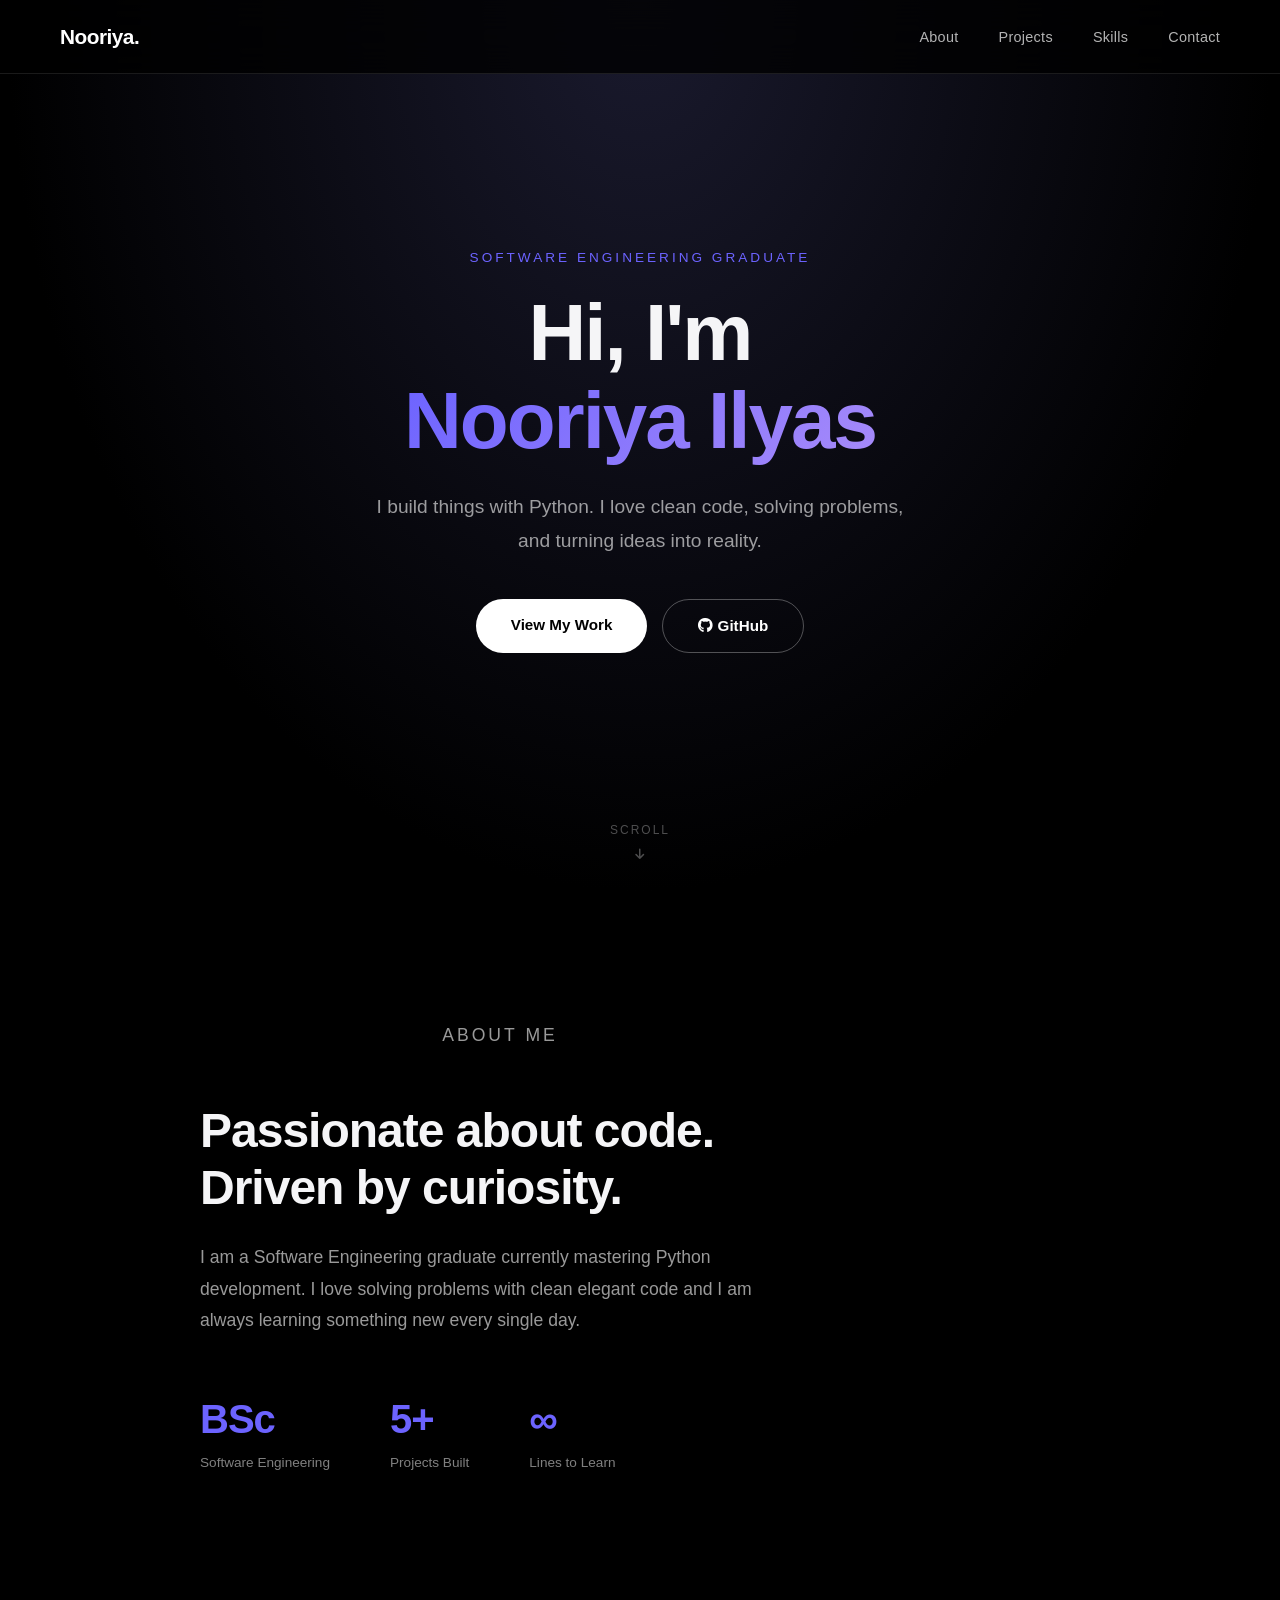
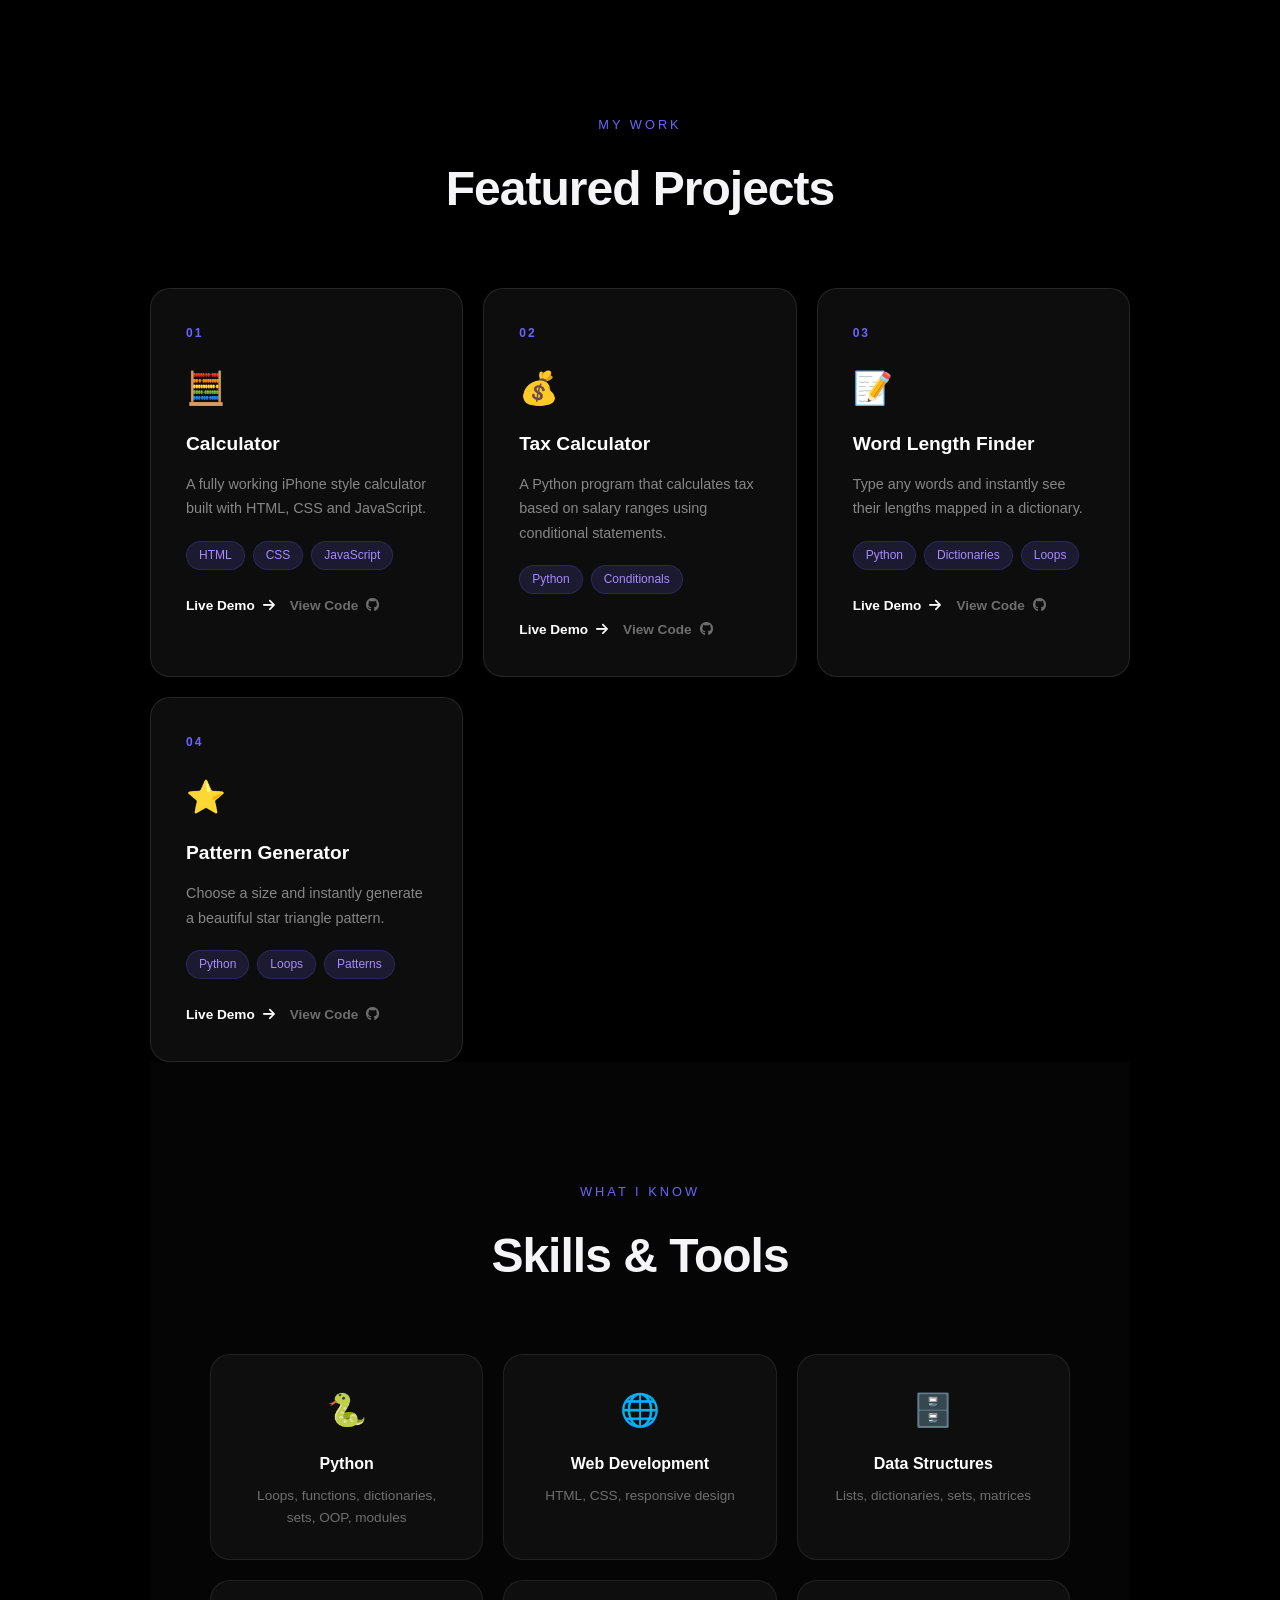
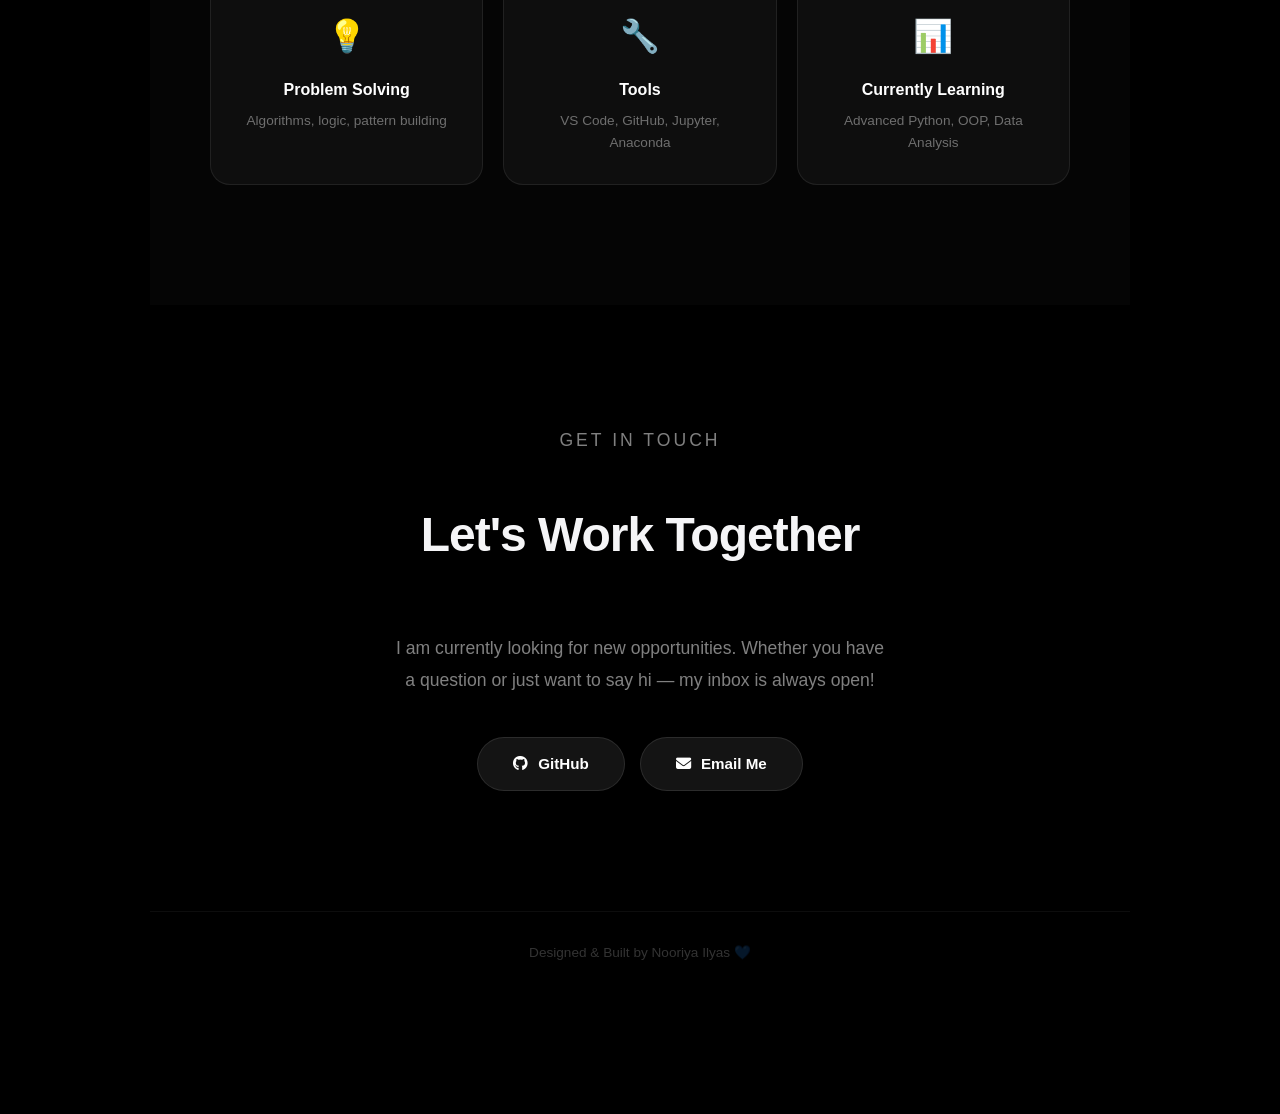
==== index.html @ d85c1471 "Add files via upload" ====
<!DOCTYPE html>
<html lang="en">
<head>
    <meta charset="UTF-8">
    <meta name="viewport" content="width=device-width, initial-scale=1.0">
    <title>Nooriya Ilyas | Python Developer</title>
    <link rel="stylesheet" href="style.css">
    <link rel="stylesheet" href="https://cdnjs.cloudflare.com/ajax/libs/font-awesome/6.4.0/css/all.min.css">
</head>
<body>

    <!-- Navigation -->
    <nav>
        <div class="nav-name">Nooriya.</div>
        <ul>
            <li><a href="#about">About</a></li>
            <li><a href="#projects">Projects</a></li>
            <li><a href="#skills">Skills</a></li>
            <li><a href="#contact">Contact</a></li>
        </ul>
    </nav>

    <!-- Header -->
    <header>
        <div class="header-content">
            <p class="header-tag">Software Engineering Graduate</p>
            <h1>Hi, I'm <br><span>Nooriya Ilyas</span></h1>
            <p class="header-sub">I build things with Python. I love clean code, solving problems, and turning ideas into reality.</p>
            <div class="header-buttons">
                <a href="#projects" class="btn-primary">View My Work</a>
                <a href="https://github.com/nooriya20" target="_blank" class="btn-secondary">
                    <i class="fab fa-github"></i> GitHub
                </a>
            </div>
        </div>
        <div class="header-scroll">
            <span>Scroll</span>
            <i class="fas fa-arrow-down"></i>
        </div>
    </header>

    <!-- About -->
    <section id="about">
        <div class="about-content">
            <div class="about-text">
                <p class="section-tag">About Me</p>
                <h2>Passionate about code.<br>Driven by curiosity.</h2>
                <p>I am a Software Engineering graduate currently mastering Python development. I love solving problems with clean elegant code and I am always learning something new every single day.</p>
                <div class="about-stats">
                    <div class="stat">
                        <h3>BSc</h3>
                        <p>Software Engineering</p>
                    </div>
                    <div class="stat">
                        <h3>5+</h3>
                        <p>Projects Built</p>
                    </div>
                    <div class="stat">
                        <h3>∞</h3>
                        <p>Lines to Learn</p>
                    </div>
                </div>
            </div>
        </div>
    </section>

    <!-- Projects -->
    <section id="projects">
        <p class="section-tag">My Work</p>
        <h2>Featured Projects</h2>
        <div class="projects-grid">

    <div class="project-card">
        <div class="project-number">01</div>
        <div class="project-icon">🧮</div>
        <h3>Calculator</h3>
        <p>A fully working iPhone style calculator built with HTML, CSS and JavaScript.</p>
        <div class="project-tags">
            <span>HTML</span>
            <span>CSS</span>
            <span>JavaScript</span>
        </div>
        <div class="project-buttons">
            <a href="calculator.html" class="project-link">
                Live Demo <i class="fas fa-arrow-right"></i>
            </a>
            <a href="https://github.com/Nooriya20/Iphone-style-calculator/tree/main" target="_blank" class="project-link-code">
                View Code <i class="fab fa-github"></i>
            </a>
        </div>
    </div>

    <div class="project-card">
        <div class="project-number">02</div>
        <div class="project-icon">💰</div>
        <h3>Tax Calculator</h3>
        <p>A Python program that calculates tax based on salary ranges using conditional statements.</p>
        <div class="project-tags">
            <span>Python</span>
            <span>Conditionals</span>
        </div>
        <div class="project-buttons">
            <a href="tax.html" class="project-link">
                Live Demo <i class="fas fa-arrow-right"></i>
            </a>
            <a href="https://github.com/nooriya20" target="_blank" class="project-link-code">
                View Code <i class="fab fa-github"></i>
            </a>
        </div>
    </div>

    <div class="project-card">
        <div class="project-number">03</div>
        <div class="project-icon">📝</div>
        <h3>Word Length Finder</h3>
        <p>Type any words and instantly see their lengths mapped in a dictionary.</p>
        <div class="project-tags">
            <span>Python</span>
            <span>Dictionaries</span>
            <span>Loops</span>
        </div>
        <div class="project-buttons">
            <a href="wordlength.html" class="project-link">
                Live Demo <i class="fas fa-arrow-right"></i>
            </a>
            <a href="https://github.com/nooriya20" target="_blank" class="project-link-code">
                View Code <i class="fab fa-github"></i>
            </a>
        </div>
    </div>

    <div class="project-card">
        <div class="project-number">04</div>
        <div class="project-icon">⭐</div>
        <h3>Pattern Generator</h3>
        <p>Choose a size and instantly generate a beautiful star triangle pattern.</p>
        <div class="project-tags">
            <span>Python</span>
            <span>Loops</span>
            <span>Patterns</span>
        </div>
        <div class="project-buttons">
            <a href="pattern.html" class="project-link">
                Live Demo <i class="fas fa-arrow-right"></i>
            </a>
            <a href="https://github.com/nooriya20" target="_blank" class="project-link-code">
                View Code <i class="fab fa-github"></i>
            </a>
        </div>
    </div>

</div>

    <!-- Skills -->
    <section id="skills">
        <p class="section-tag">What I Know</p>
        <h2>Skills & Tools</h2>
        <div class="skills-grid">
            <div class="skill-card">
                <div class="skill-icon">🐍</div>
                <h3>Python</h3>
                <p>Loops, functions, dictionaries, sets, OOP, modules</p>
            </div>
            <div class="skill-card">
                <div class="skill-icon">🌐</div>
                <h3>Web Development</h3>
                <p>HTML, CSS, responsive design</p>
            </div>
            <div class="skill-card">
                <div class="skill-icon">🗄️</div>
                <h3>Data Structures</h3>
                <p>Lists, dictionaries, sets, matrices</p>
            </div>
            <div class="skill-card">
                <div class="skill-icon">💡</div>
                <h3>Problem Solving</h3>
                <p>Algorithms, logic, pattern building</p>
            </div>
            <div class="skill-card">
                <div class="skill-icon">🔧</div>
                <h3>Tools</h3>
                <p>VS Code, GitHub, Jupyter, Anaconda</p>
            </div>
            <div class="skill-card">
                <div class="skill-icon">📊</div>
                <h3>Currently Learning</h3>
                <p>Advanced Python, OOP, Data Analysis</p>
            </div>
        </div>
    </section>

    <!-- Contact -->
    <section id="contact">
        <div class="contact-content">
            <p class="section-tag">Get In Touch</p>
            <h2>Let's Work Together</h2>
            <p>I am currently looking for new opportunities. Whether you have a question or just want to say hi — my inbox is always open!</p>
            <div class="contact-links">
                <a href="https://github.com/nooriya20" target="_blank">
                    <i class="fab fa-github"></i> GitHub
                </a>
                <a href="mailto:youremail@gmail.com">
                    <i class="fas fa-envelope"></i> Email Me
                </a>
            </div>
        </div>
    </section>

    <footer>
        <p>Designed & Built by Nooriya Ilyas 💙</p>
    </footer>

</body>
</html>
---- style.css ----
* {
    margin: 0;
    padding: 0;
    box-sizing: border-box;
}

body {
    font-family: -apple-system, BlinkMacSystemFont, 'Segoe UI', Roboto, sans-serif;
    background: #000;
    color: #f5f5f7;
    line-height: 1.6;
}

/* Navigation */
nav {
    position: fixed;
    top: 0;
    width: 100%;
    background: rgba(0, 0, 0, 0.8);
    backdrop-filter: blur(20px);
    padding: 20px 60px;
    display: flex;
    justify-content: space-between;
    align-items: center;
    z-index: 100;
    border-bottom: 1px solid rgba(255,255,255,0.1);
}

.nav-name {
    font-size: 1.3rem;
    font-weight: 700;
    color: white;
    letter-spacing: -0.5px;
}

nav ul {
    list-style: none;
    display: flex;
    gap: 40px;
}

nav ul a {
    text-decoration: none;
    color: rgba(255,255,255,0.7);
    font-size: 0.9rem;
    transition: color 0.3s;
    letter-spacing: 0.3px;
}

nav ul a:hover {
    color: white;
}

/* Header */
header {
    min-height: 100vh;
    display: flex;
    flex-direction: column;
    align-items: center;
    justify-content: center;
    text-align: center;
    background: radial-gradient(ellipse at top, #1a1a2e 0%, #000 70%);
    padding: 20px;
    position: relative;
}

.header-tag {
    font-size: 0.85rem;
    letter-spacing: 3px;
    text-transform: uppercase;
    color: #6c63ff;
    margin-bottom: 20px;
}

.header-content h1 {
    font-size: 5rem;
    font-weight: 800;
    line-height: 1.1;
    letter-spacing: -2px;
    margin-bottom: 25px;
}

.header-content h1 span {
    background: linear-gradient(135deg, #6c63ff, #a78bfa);
    -webkit-background-clip: text;
    -webkit-text-fill-color: transparent;
}

.header-sub {
    font-size: 1.2rem;
    color: rgba(255,255,255,0.6);
    max-width: 550px;
    margin: 0 auto 40px;
    line-height: 1.8;
}

.header-buttons {
    display: flex;
    gap: 15px;
    justify-content: center;
}

.btn-primary {
    background: white;
    color: black;
    padding: 14px 35px;
    border-radius: 30px;
    text-decoration: none;
    font-weight: 600;
    font-size: 0.95rem;
    transition: all 0.3s;
}

.btn-primary:hover {
    background: #f0eeff;
    transform: translateY(-2px);
}

.btn-secondary {
    background: transparent;
    color: white;
    padding: 14px 35px;
    border-radius: 30px;
    text-decoration: none;
    font-weight: 600;
    font-size: 0.95rem;
    border: 1px solid rgba(255,255,255,0.3);
    transition: all 0.3s;
}

.btn-secondary:hover {
    border-color: white;
    transform: translateY(-2px);
}

.header-scroll {
    position: absolute;
    bottom: 40px;
    display: flex;
    flex-direction: column;
    align-items: center;
    gap: 8px;
    color: rgba(255,255,255,0.3);
    font-size: 0.75rem;
    letter-spacing: 2px;
    text-transform: uppercase;
    animation: bounce 2s infinite;
}

@keyframes bounce {
    0%, 100% { transform: translateY(0); }
    50% { transform: translateY(8px); }
}

/* Section Tags */
.section-tag {
    font-size: 0.8rem;
    letter-spacing: 3px;
    text-transform: uppercase;
    color: #6c63ff;
    margin-bottom: 15px;
    text-align: center;
}

/* About */
#about {
    padding: 120px 60px;
    max-width: 1000px;
    margin: 0 auto;
}

.about-content h2 {
    font-size: 3rem;
    font-weight: 700;
    letter-spacing: -1px;
    line-height: 1.2;
    margin-bottom: 25px;
}

.about-content p {
    color: rgba(255,255,255,0.6);
    font-size: 1.1rem;
    max-width: 600px;
    margin-bottom: 50px;
    line-height: 1.8;
}

.about-stats {
    display: flex;
    gap: 60px;
}

.stat h3 {
    font-size: 2.5rem;
    font-weight: 700;
    color: #6c63ff;
    letter-spacing: -1px;
}

.stat p {
    color: rgba(255,255,255,0.5);
    font-size: 0.85rem;
    margin: 0;
}

/* Projects */
#projects {
    padding: 120px 60px;
    max-width: 1100px;
    margin: 0 auto;
}

#projects h2 {
    font-size: 3rem;
    font-weight: 700;
    letter-spacing: -1px;
    margin-bottom: 60px;
    text-align: center;
}

.projects-grid {
    display: grid;
    grid-template-columns: repeat(auto-fit, minmax(280px, 1fr));
    gap: 20px;
}

.project-card {
    background: rgba(255,255,255,0.05);
    border: 1px solid rgba(255,255,255,0.1);
    border-radius: 20px;
    padding: 35px;
    transition: all 0.3s;
    position: relative;
    overflow: hidden;
}

.project-card:hover {
    background: rgba(255,255,255,0.08);
    border-color: rgba(108,99,255,0.5);
    transform: translateY(-5px);
}

.project-number {
    font-size: 0.75rem;
    color: #6c63ff;
    letter-spacing: 2px;
    margin-bottom: 20px;
    font-weight: 600;
}

.project-icon {
    font-size: 2rem;
    margin-bottom: 15px;
}

.project-card h3 {
    font-size: 1.2rem;
    font-weight: 600;
    margin-bottom: 12px;
    color: white;
}

.project-card p {
    color: rgba(255,255,255,0.5);
    font-size: 0.9rem;
    margin-bottom: 20px;
    line-height: 1.7;
}

.project-tags {
    display: flex;
    gap: 8px;
    flex-wrap: wrap;
    margin-bottom: 25px;
}

.project-tags span {
    background: rgba(108,99,255,0.15);
    color: #a78bfa;
    padding: 4px 12px;
    border-radius: 20px;
    font-size: 0.75rem;
    border: 1px solid rgba(108,99,255,0.2);
}

.project-link {
    text-decoration: none;
    color: white;
    font-size: 0.85rem;
    font-weight: 600;
    display: flex;
    align-items: center;
    gap: 8px;
    transition: gap 0.3s;
}

.project-link:hover {
    gap: 12px;
    color: #a78bfa;
}

/* Skills */
#skills {
    padding: 120px 60px;
    background: rgba(255,255,255,0.02);
}

#skills h2 {
    font-size: 3rem;
    font-weight: 700;
    letter-spacing: -1px;
    margin-bottom: 60px;
    text-align: center;
}

.skills-grid {
    display: grid;
    grid-template-columns: repeat(auto-fit, minmax(220px, 1fr));
    gap: 20px;
    max-width: 1100px;
    margin: 0 auto;
}

.skill-card {
    background: rgba(255,255,255,0.04);
    border: 1px solid rgba(255,255,255,0.08);
    border-radius: 20px;
    padding: 30px;
    text-align: center;
    transition: all 0.3s;
}

.skill-card:hover {
    background: rgba(108,99,255,0.1);
    border-color: rgba(108,99,255,0.3);
    transform: translateY(-5px);
}

.skill-icon {
    font-size: 2rem;
    margin-bottom: 15px;
}

.skill-card h3 {
    font-size: 1rem;
    font-weight: 600;
    margin-bottom: 8px;
    color: white;
}

.skill-card p {
    color: rgba(255,255,255,0.4);
    font-size: 0.85rem;
    line-height: 1.6;
}

/* Contact */
#contact {
    padding: 120px 60px;
    text-align: center;
}

.contact-content h2 {
    font-size: 3rem;
    font-weight: 700;
    letter-spacing: -1px;
    margin-bottom: 20px;
}

.contact-content p {
    color: rgba(255,255,255,0.5);
    font-size: 1.1rem;
    max-width: 500px;
    margin: 0 auto 40px;
    line-height: 1.8;
}

.contact-links {
    display: flex;
    gap: 15px;
    justify-content: center;
}

.contact-links a {
    background: rgba(255,255,255,0.08);
    color: white;
    padding: 14px 35px;
    border-radius: 30px;
    text-decoration: none;
    font-weight: 600;
    font-size: 0.95rem;
    border: 1px solid rgba(255,255,255,0.1);
    transition: all 0.3s;
    display: flex;
    align-items: center;
    gap: 10px;
}

.contact-links a:hover {
    background: #6c63ff;
    border-color: #6c63ff;
    transform: translateY(-2px);
}

/* Footer */
footer {
    text-align: center;
    padding: 30px;
    color: rgba(255,255,255,0.2);
    font-size: 0.85rem;
    border-top: 1px solid rgba(255,255,255,0.05);
}

.project-buttons {
    display: flex;
    gap: 15px;
    align-items: center;
}

.project-link-code {
    text-decoration: none;
    color: rgba(255,255,255,0.4);
    font-size: 0.85rem;
    font-weight: 600;
    display: flex;
    align-items: center;
    gap: 8px;
    transition: color 0.3s;
}

.project-link-code:hover {
    color: white;
}
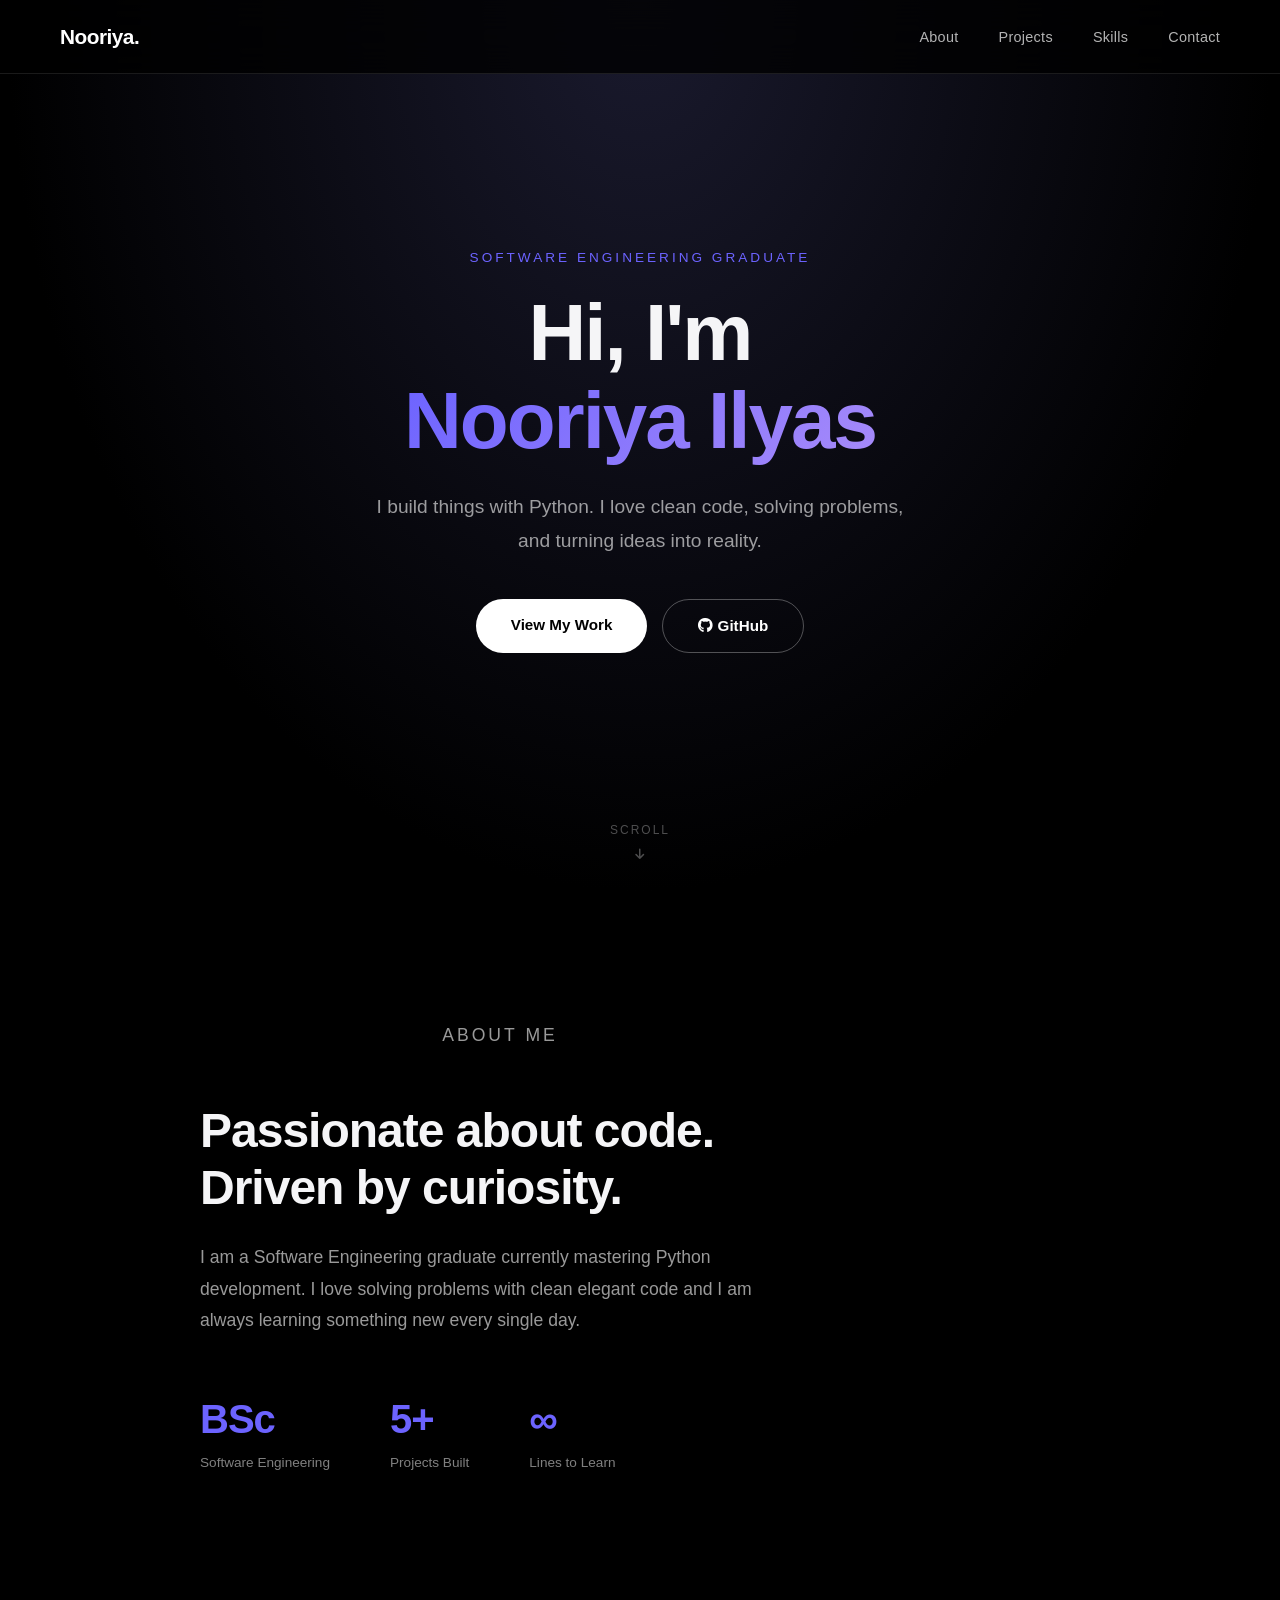
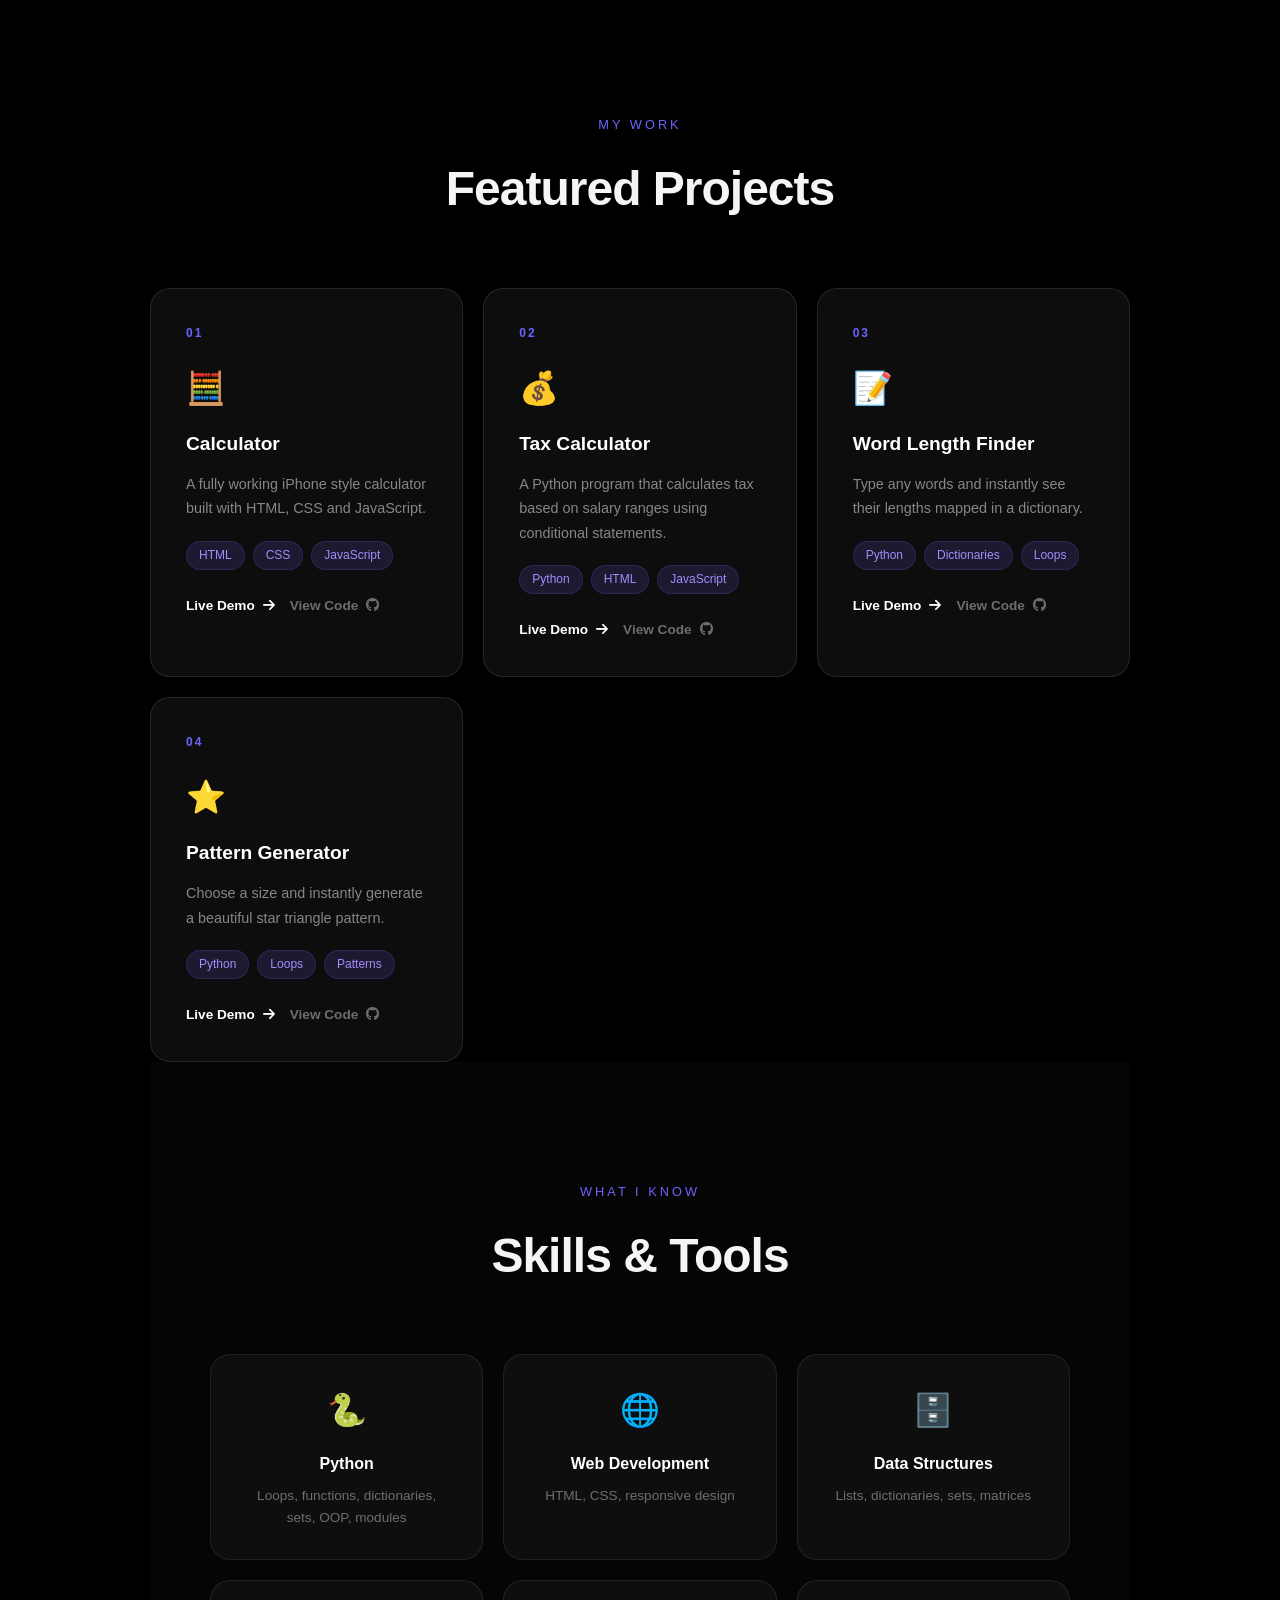
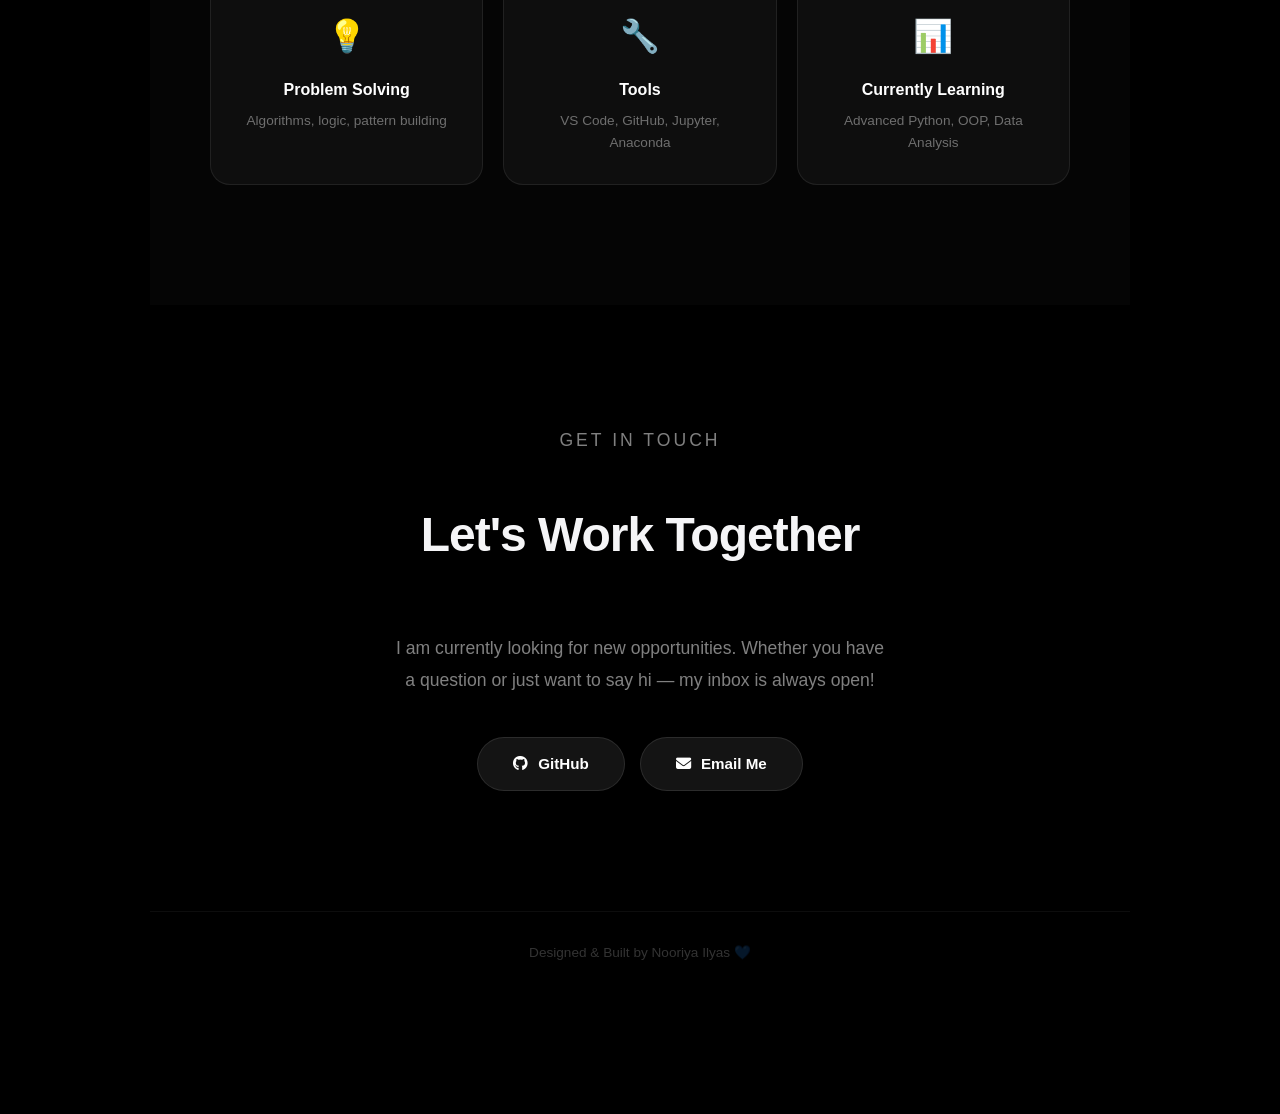
==== commit 81afabe8: "Add files via upload" ====
--- a/index.html
+++ b/index.html
@@ -97,13 +97,14 @@
         <p>A Python program that calculates tax based on salary ranges using conditional statements.</p>
         <div class="project-tags">
             <span>Python</span>
-            <span>Conditionals</span>
+            <span>HTML</span>
+            <span>JavaScript</span>
         </div>
         <div class="project-buttons">
             <a href="tax.html" class="project-link">
                 Live Demo <i class="fas fa-arrow-right"></i>
             </a>
-            <a href="https://github.com/nooriya20" target="_blank" class="project-link-code">
+            <a href="https://github.com/nooriya20/tax-calculator" target="_blank" class="project-link-code">
                 View Code <i class="fab fa-github"></i>
             </a>
         </div>
@@ -123,7 +124,7 @@
             <a href="wordlength.html" class="project-link">
                 Live Demo <i class="fas fa-arrow-right"></i>
             </a>
-            <a href="https://github.com/nooriya20" target="_blank" class="project-link-code">
+            <a href="https://github.com/nooriya20/word-length-finder" target="_blank" class="project-link-code">
                 View Code <i class="fab fa-github"></i>
             </a>
         </div>
@@ -143,8 +144,7 @@
             <a href="pattern.html" class="project-link">
                 Live Demo <i class="fas fa-arrow-right"></i>
             </a>
-            <a href="https://github.com/nooriya20" target="_blank" class="project-link-code">
-                View Code <i class="fab fa-github"></i>
+             <a href="https://github.com/nooriya20/pattern-generator" target="_blank" class="project-link-code">                View Code <i class="fab fa-github"></i>
             </a>
         </div>
     </div>
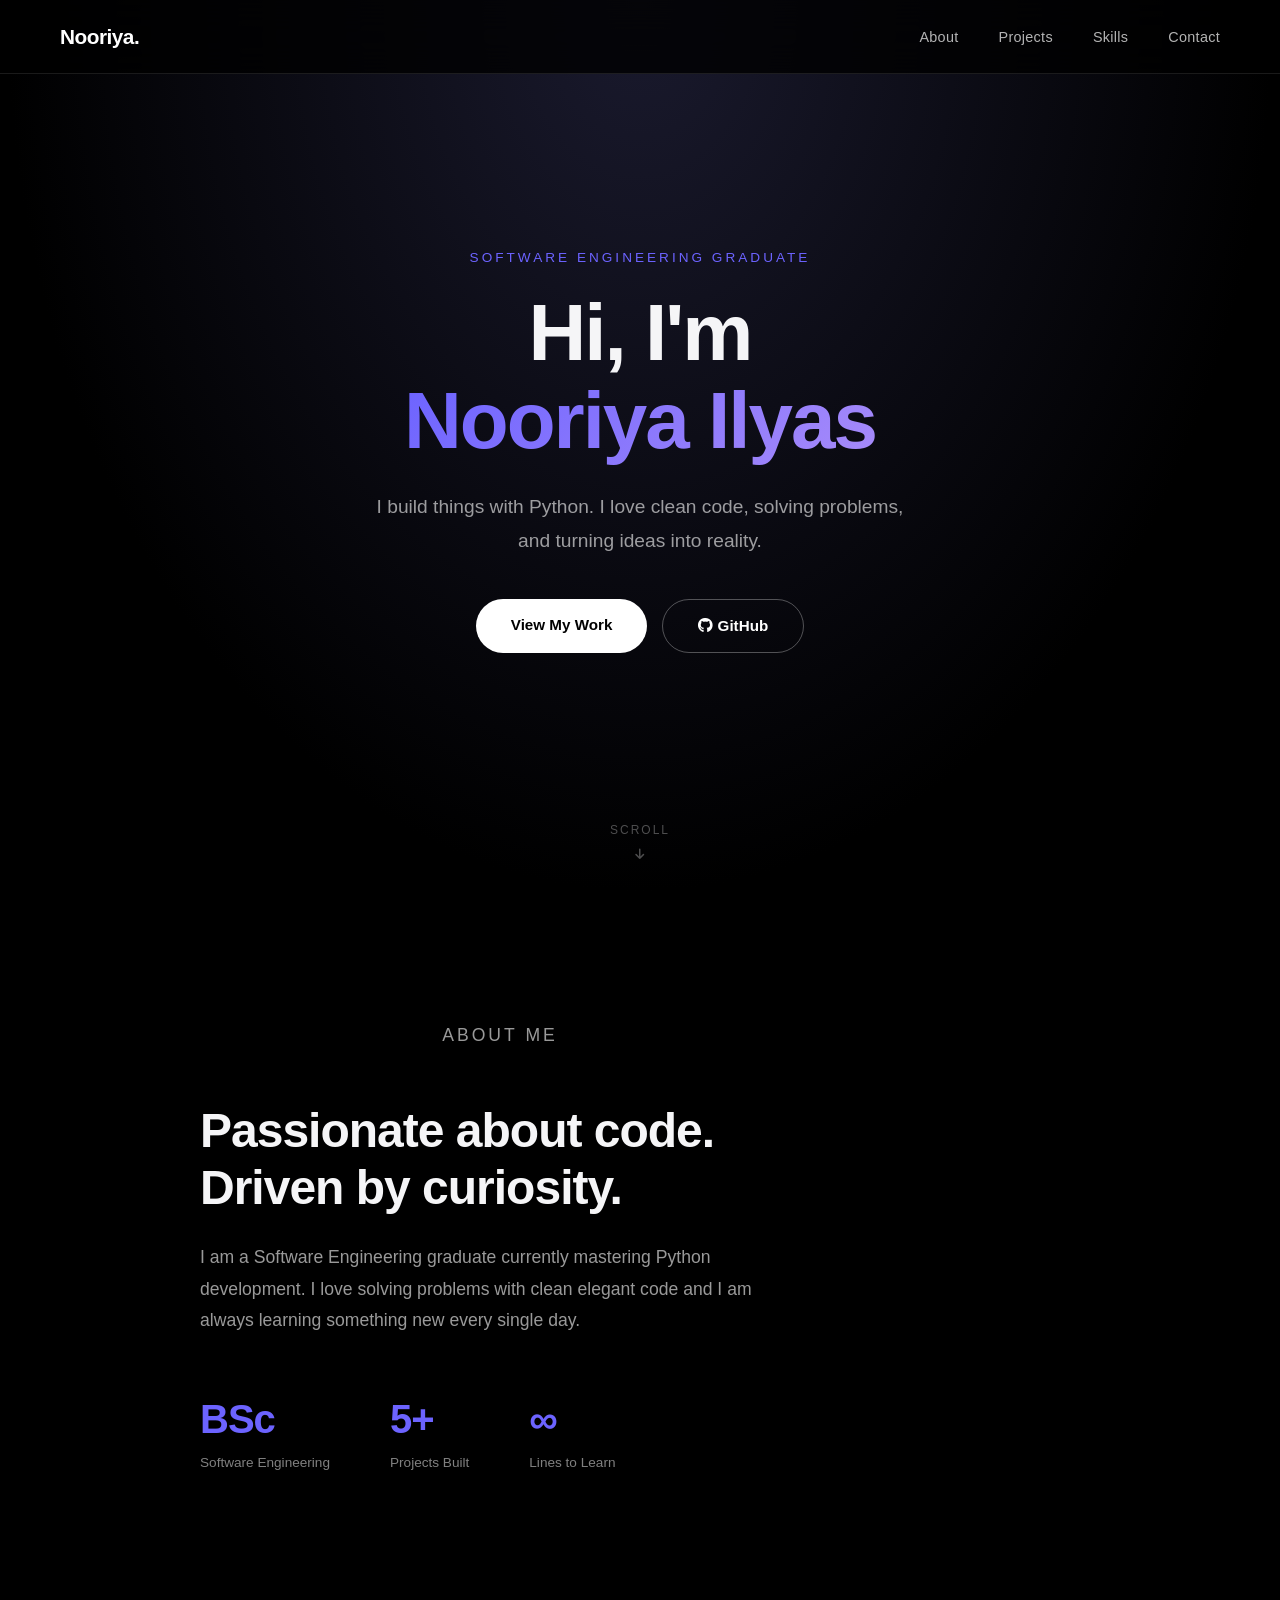
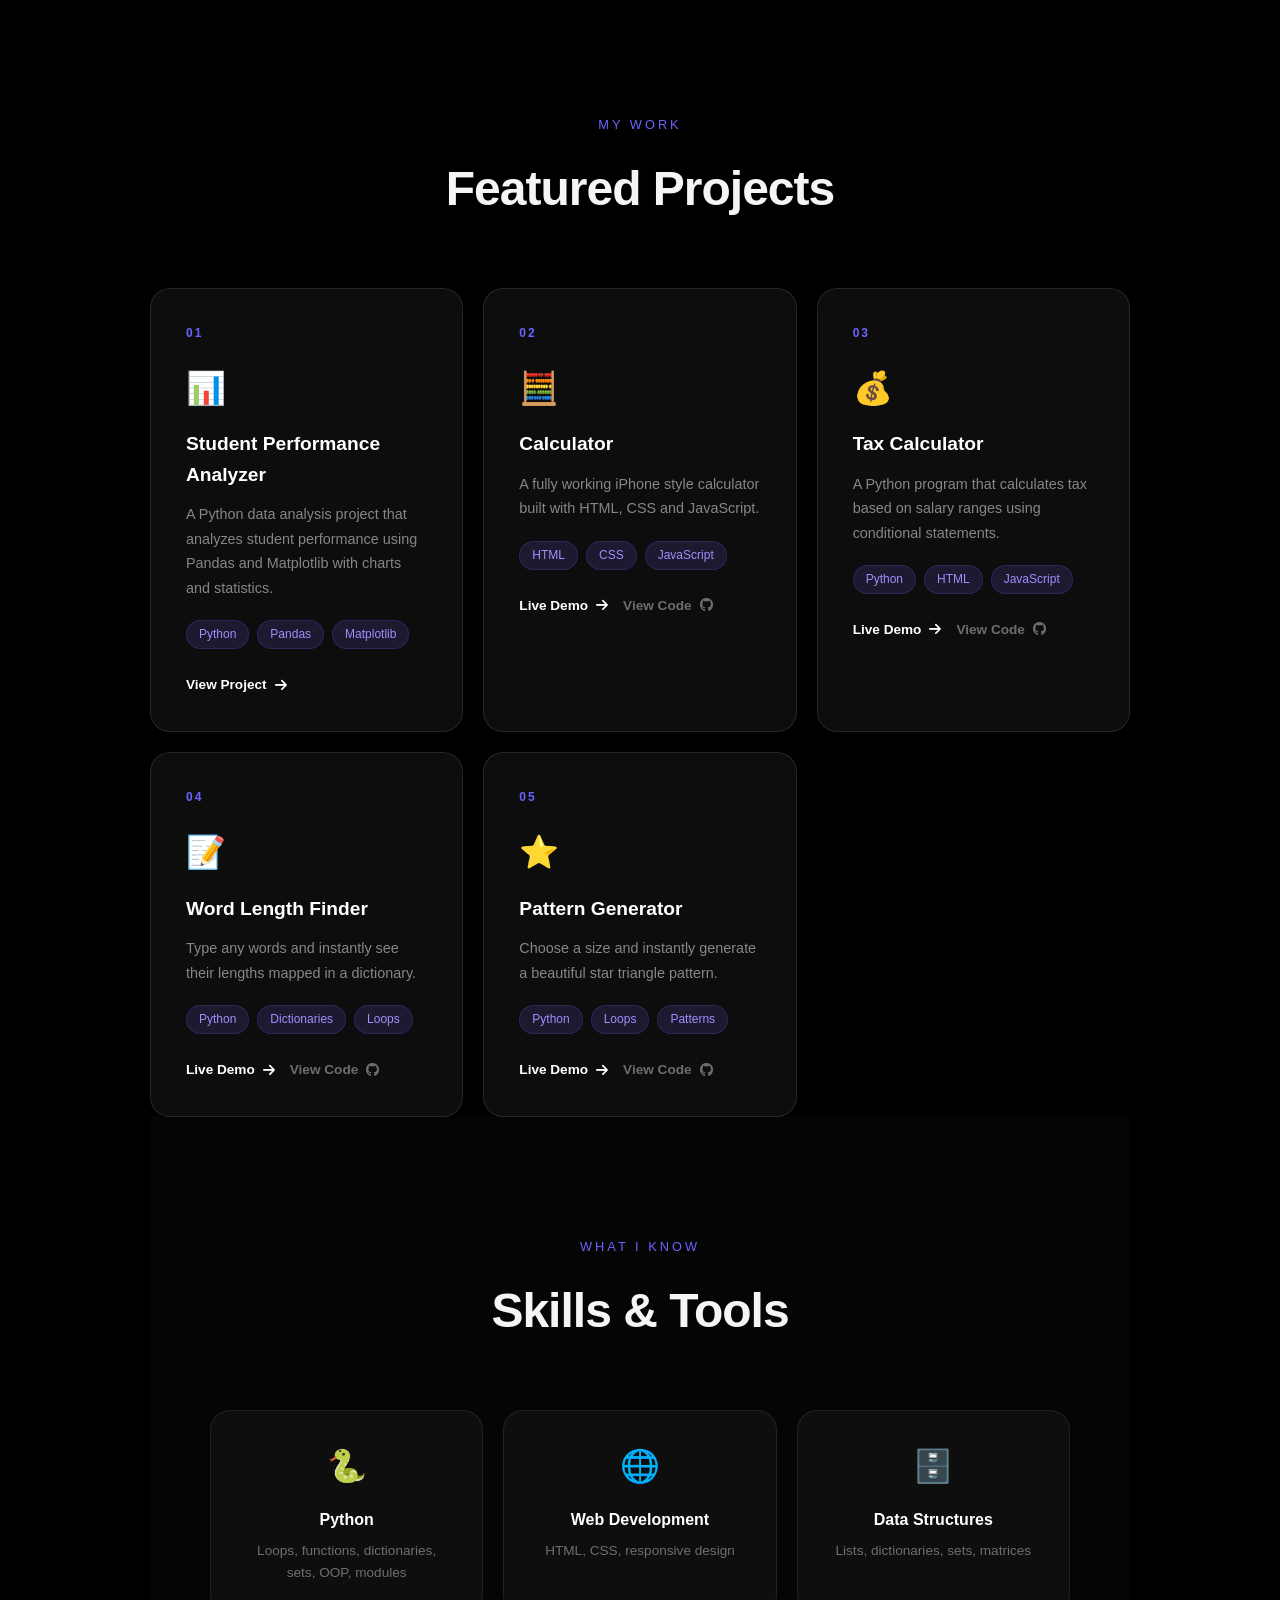
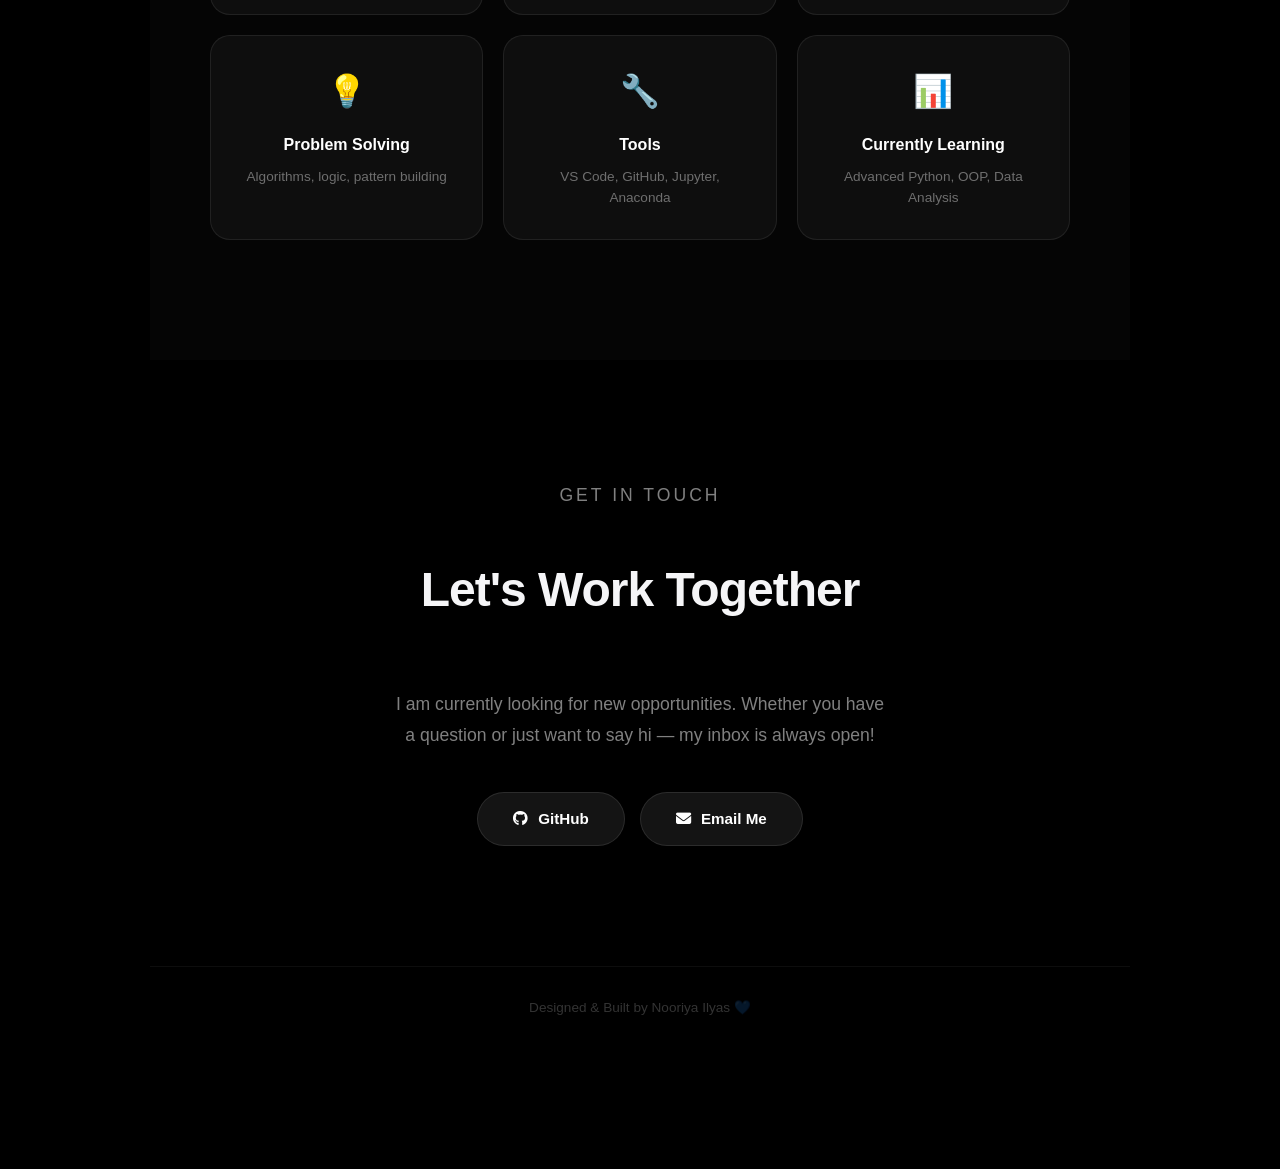
==== commit cfe21c33: "Add files via upload" ====
--- a/index.html
+++ b/index.html
@@ -1,6 +1,9 @@
 <!DOCTYPE html>
 <html lang="en">
 <head>
+    <meta name="description" content="Nooriya Ilyas - Python Developer and Software Engineering Graduate. View my projects and skills.">
+    <meta name="keywords" content="Python Developer, Software Engineer, Portfolio, Nooriya Ilyas">
+    <meta name="author" content="Nooriya Ilyas">
     <meta charset="UTF-8">
     <meta name="viewport" content="width=device-width, initial-scale=1.0">
     <title>Nooriya Ilyas | Python Developer</title>
@@ -70,8 +73,25 @@
         <h2>Featured Projects</h2>
         <div class="projects-grid">
 
-    <div class="project-card">
-        <div class="project-number">01</div>
+<div class="project-card">
+    <div class="project-number">01</div>
+    <div class="project-icon">📊</div>
+    <h3>Student Performance Analyzer</h3>
+    <p>A Python data analysis project that analyzes student performance using Pandas and Matplotlib with charts and statistics.</p>
+    <div class="project-tags">
+        <span>Python</span>
+        <span>Pandas</span>
+        <span>Matplotlib</span>
+    </div>
+       <div class="project-buttons">
+          <a href="https://github.com/Nooriya20/Student_performance_analyzer/tree/main" target="_blank" class="project-link">
+            View Project <i class="fas fa-arrow-right"></i>
+          </a>
+        </div>
+    </div>        
+
+    <div class="project-card">
+        <div class="project-number">02</div>
         <div class="project-icon">🧮</div>
         <h3>Calculator</h3>
         <p>A fully working iPhone style calculator built with HTML, CSS and JavaScript.</p>
@@ -91,7 +111,7 @@
     </div>
 
     <div class="project-card">
-        <div class="project-number">02</div>
+        <div class="project-number">03</div>
         <div class="project-icon">💰</div>
         <h3>Tax Calculator</h3>
         <p>A Python program that calculates tax based on salary ranges using conditional statements.</p>
@@ -104,14 +124,14 @@
             <a href="tax.html" class="project-link">
                 Live Demo <i class="fas fa-arrow-right"></i>
             </a>
-            <a href="https://github.com/nooriya20/tax-calculator" target="_blank" class="project-link-code">
+            <a href="https://github.com/Nooriya20/Tax-Calculator" target="_blank" class="project-link-code">
                 View Code <i class="fab fa-github"></i>
             </a>
         </div>
     </div>
 
     <div class="project-card">
-        <div class="project-number">03</div>
+        <div class="project-number">04</div>
         <div class="project-icon">📝</div>
         <h3>Word Length Finder</h3>
         <p>Type any words and instantly see their lengths mapped in a dictionary.</p>
@@ -124,14 +144,14 @@
             <a href="wordlength.html" class="project-link">
                 Live Demo <i class="fas fa-arrow-right"></i>
             </a>
-            <a href="https://github.com/nooriya20/word-length-finder" target="_blank" class="project-link-code">
+            <a href="https://github.com/Nooriya20/Word-length-counter" target="_blank" class="project-link-code">
                 View Code <i class="fab fa-github"></i>
             </a>
         </div>
     </div>
 
     <div class="project-card">
-        <div class="project-number">04</div>
+        <div class="project-number">05</div>
         <div class="project-icon">⭐</div>
         <h3>Pattern Generator</h3>
         <p>Choose a size and instantly generate a beautiful star triangle pattern.</p>
@@ -144,7 +164,7 @@
             <a href="pattern.html" class="project-link">
                 Live Demo <i class="fas fa-arrow-right"></i>
             </a>
-             <a href="https://github.com/nooriya20/pattern-generator" target="_blank" class="project-link-code">                View Code <i class="fab fa-github"></i>
+             <a href="https://github.com/Nooriya20/Pattern_generator" target="_blank" class="project-link-code">                View Code <i class="fab fa-github"></i>
             </a>
         </div>
     </div>
@@ -199,7 +219,7 @@
                 <a href="https://github.com/nooriya20" target="_blank">
                     <i class="fab fa-github"></i> GitHub
                 </a>
-                <a href="mailto:youremail@gmail.com">
+                <a href="mailto:nooriya.ilyas17@gmail.com">
                     <i class="fas fa-envelope"></i> Email Me
                 </a>
             </div>
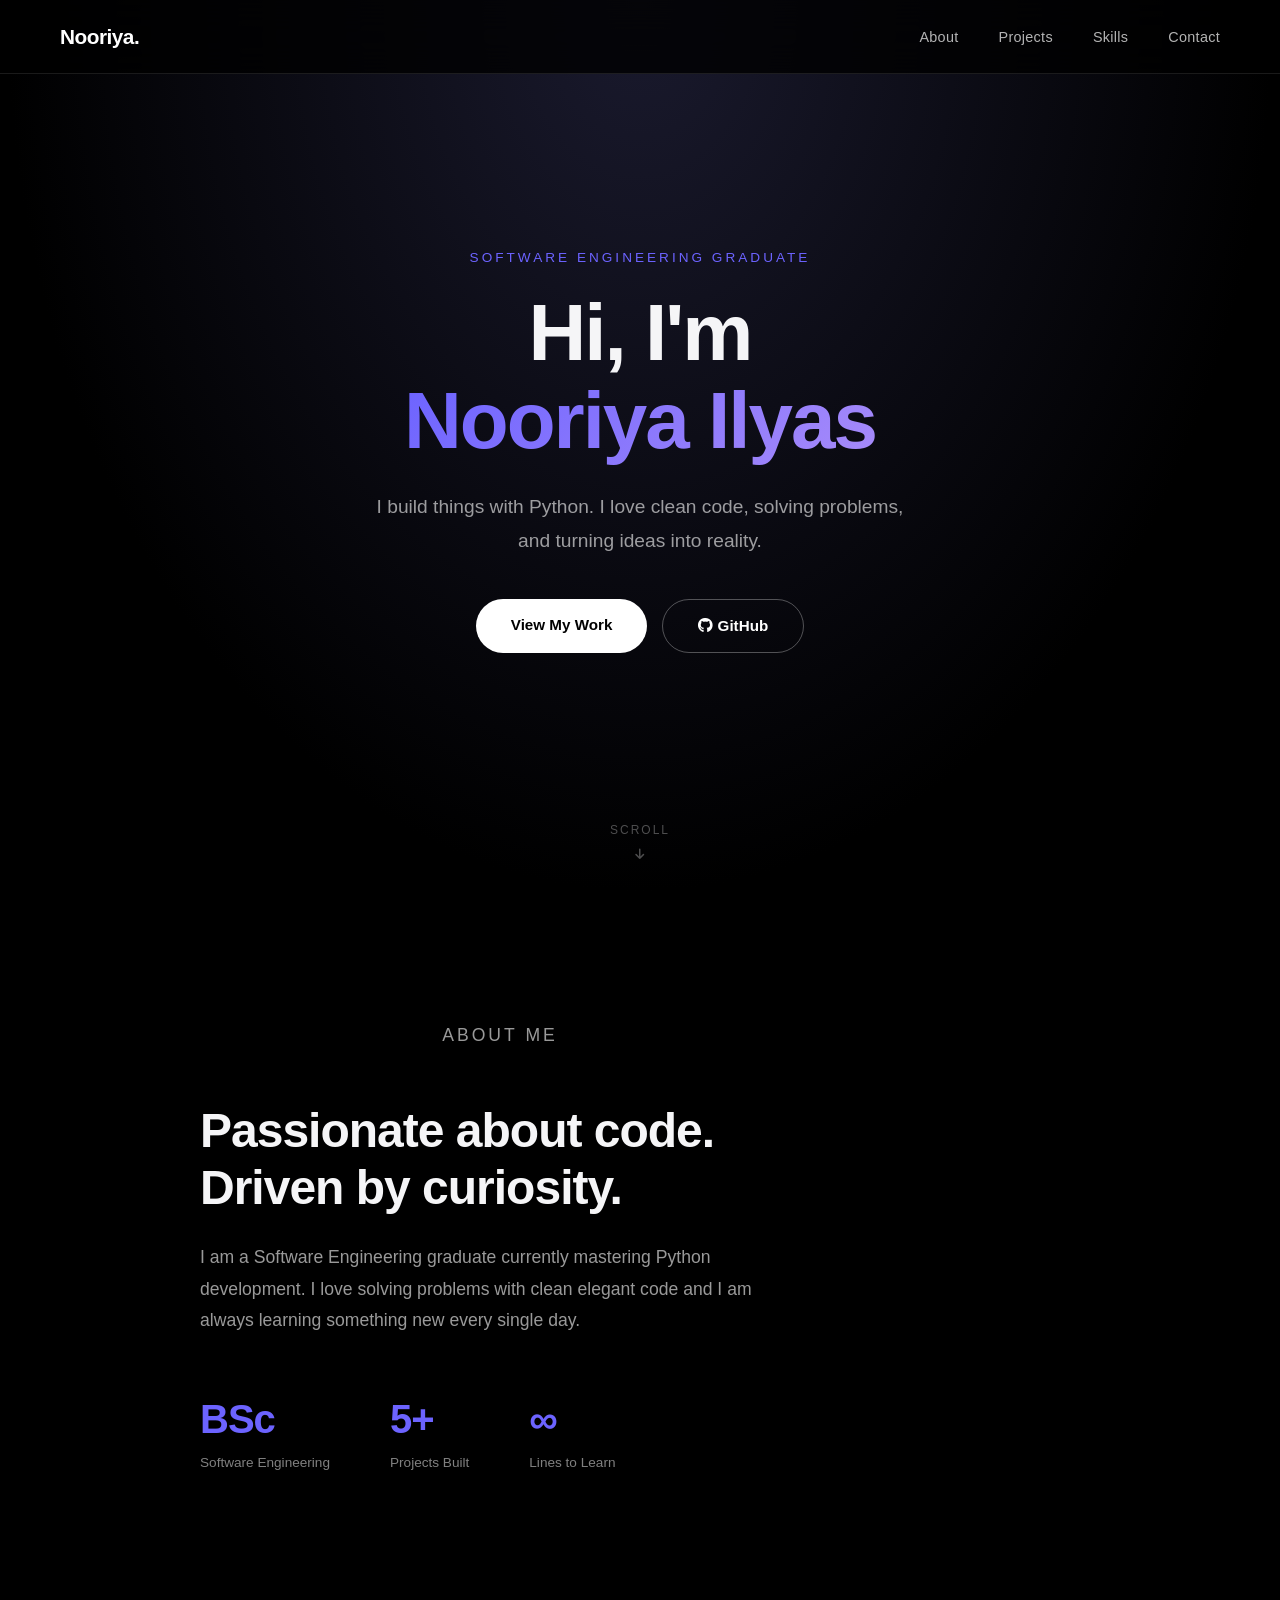
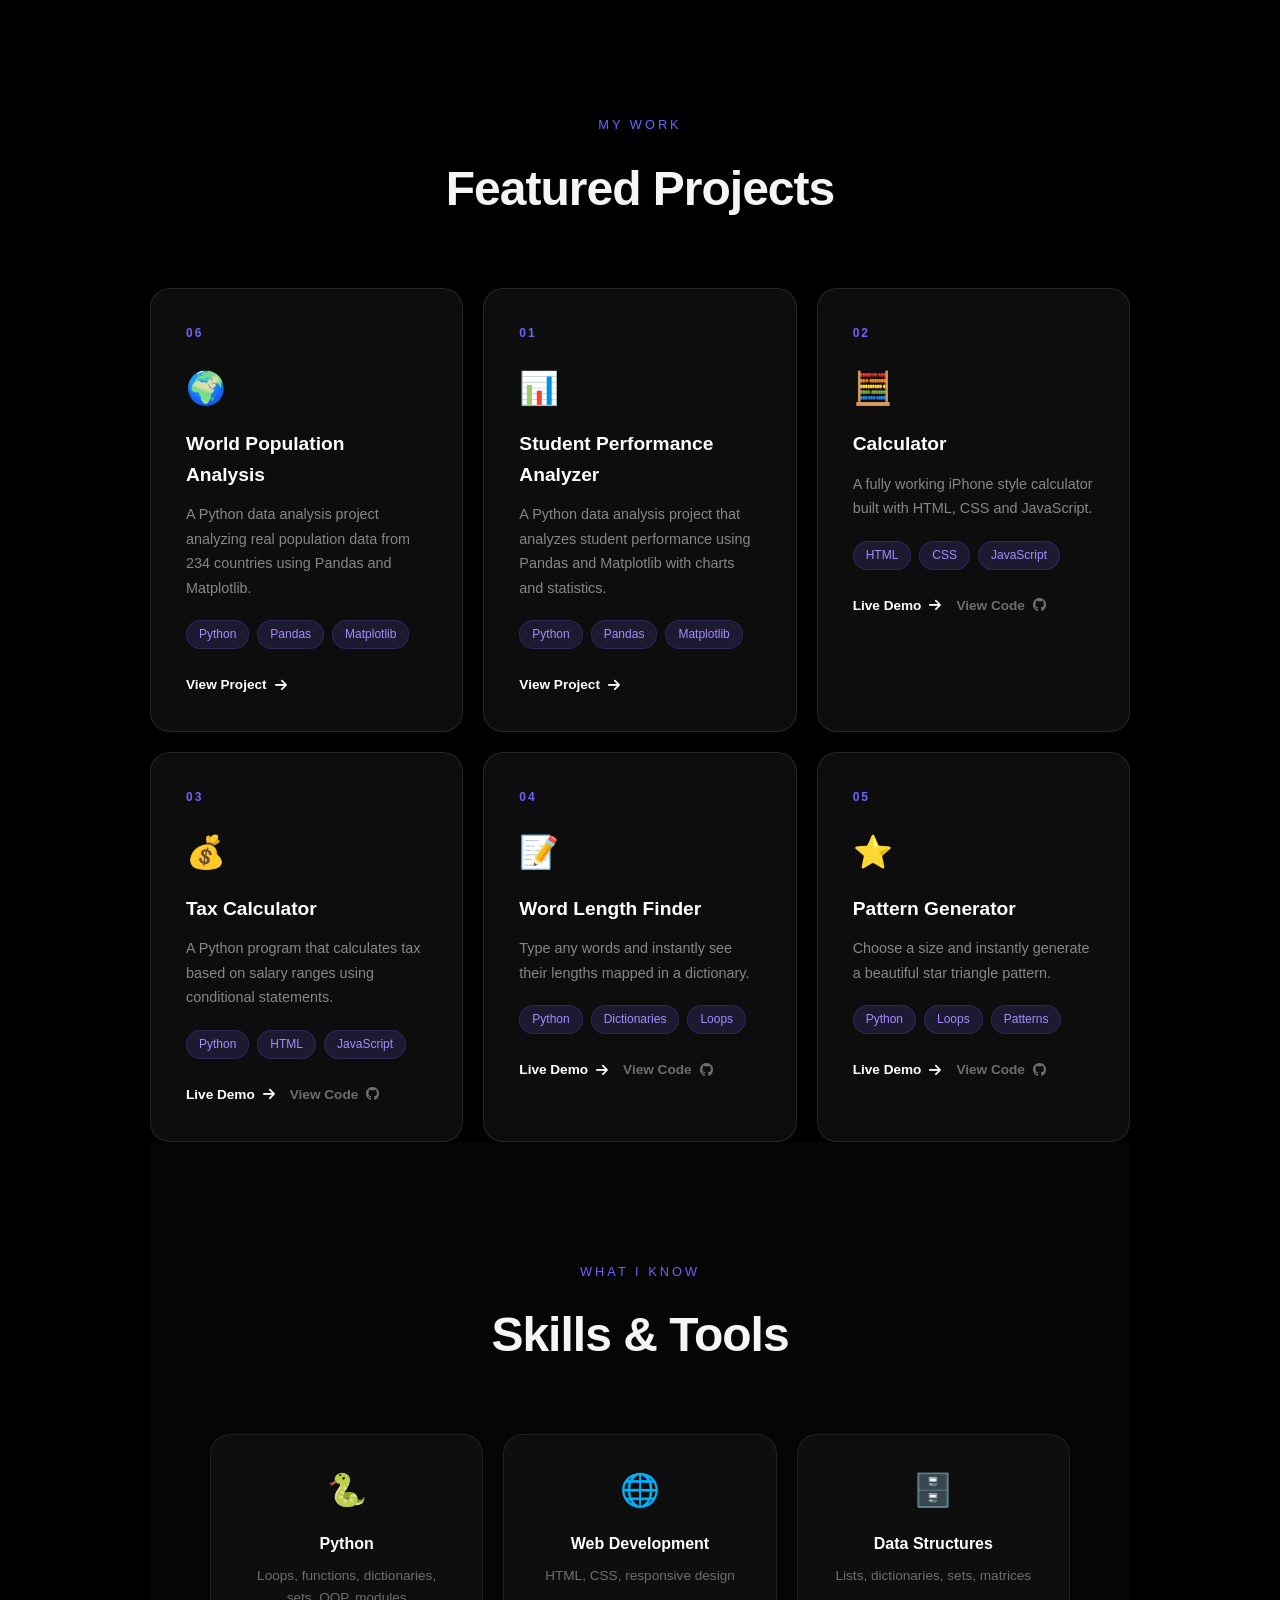
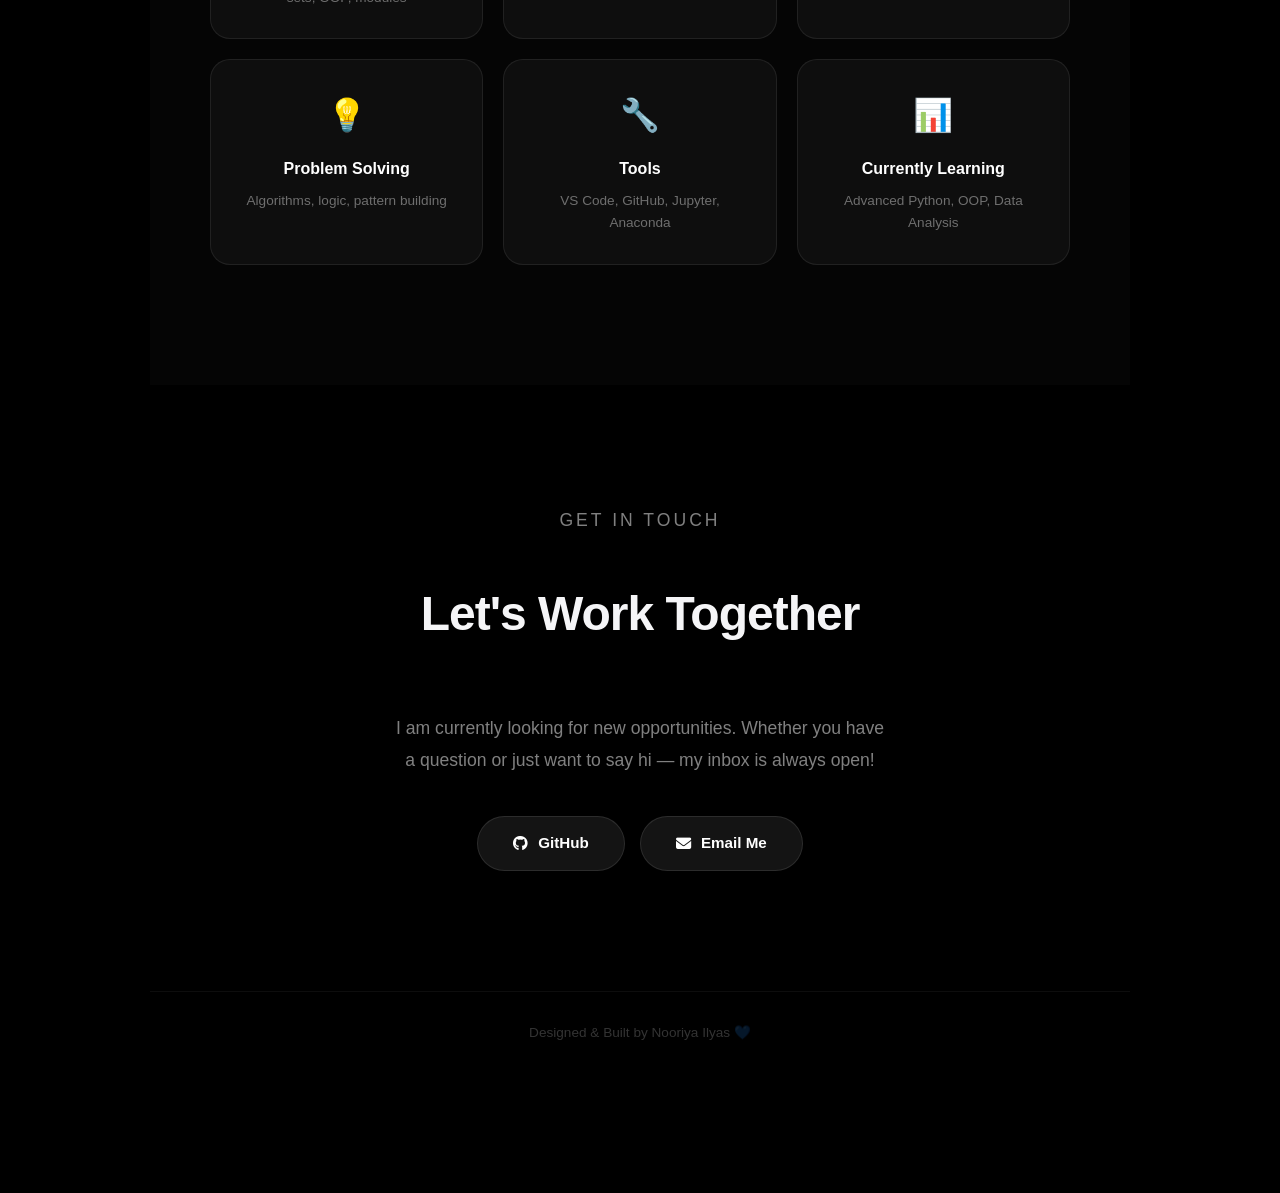
==== commit 225d7cef: "Add files via upload" ====
--- a/index.html
+++ b/index.html
@@ -74,6 +74,23 @@
         <div class="projects-grid">
 
 <div class="project-card">
+    <div class="project-number">06</div>
+     <div class="project-icon">🌍</div>
+      <h3>World Population Analysis</h3>
+       <p>A Python data analysis project analyzing real population data from 234 countries using Pandas and Matplotlib.</p>
+        <div class="project-tags">
+        <span>Python</span>
+        <span>Pandas</span>
+        <span>Matplotlib</span>
+    </div>
+    <div class="project-buttons">
+        <a href="https://github.com/Nooriya20/World_Population_2022" target="_blank" class="project-link">
+            View Project <i class="fas fa-arrow-right"></i>
+        </a>
+    </div>
+</div>        
+
+<div class="project-card">
     <div class="project-number">01</div>
     <div class="project-icon">📊</div>
     <h3>Student Performance Analyzer</h3>
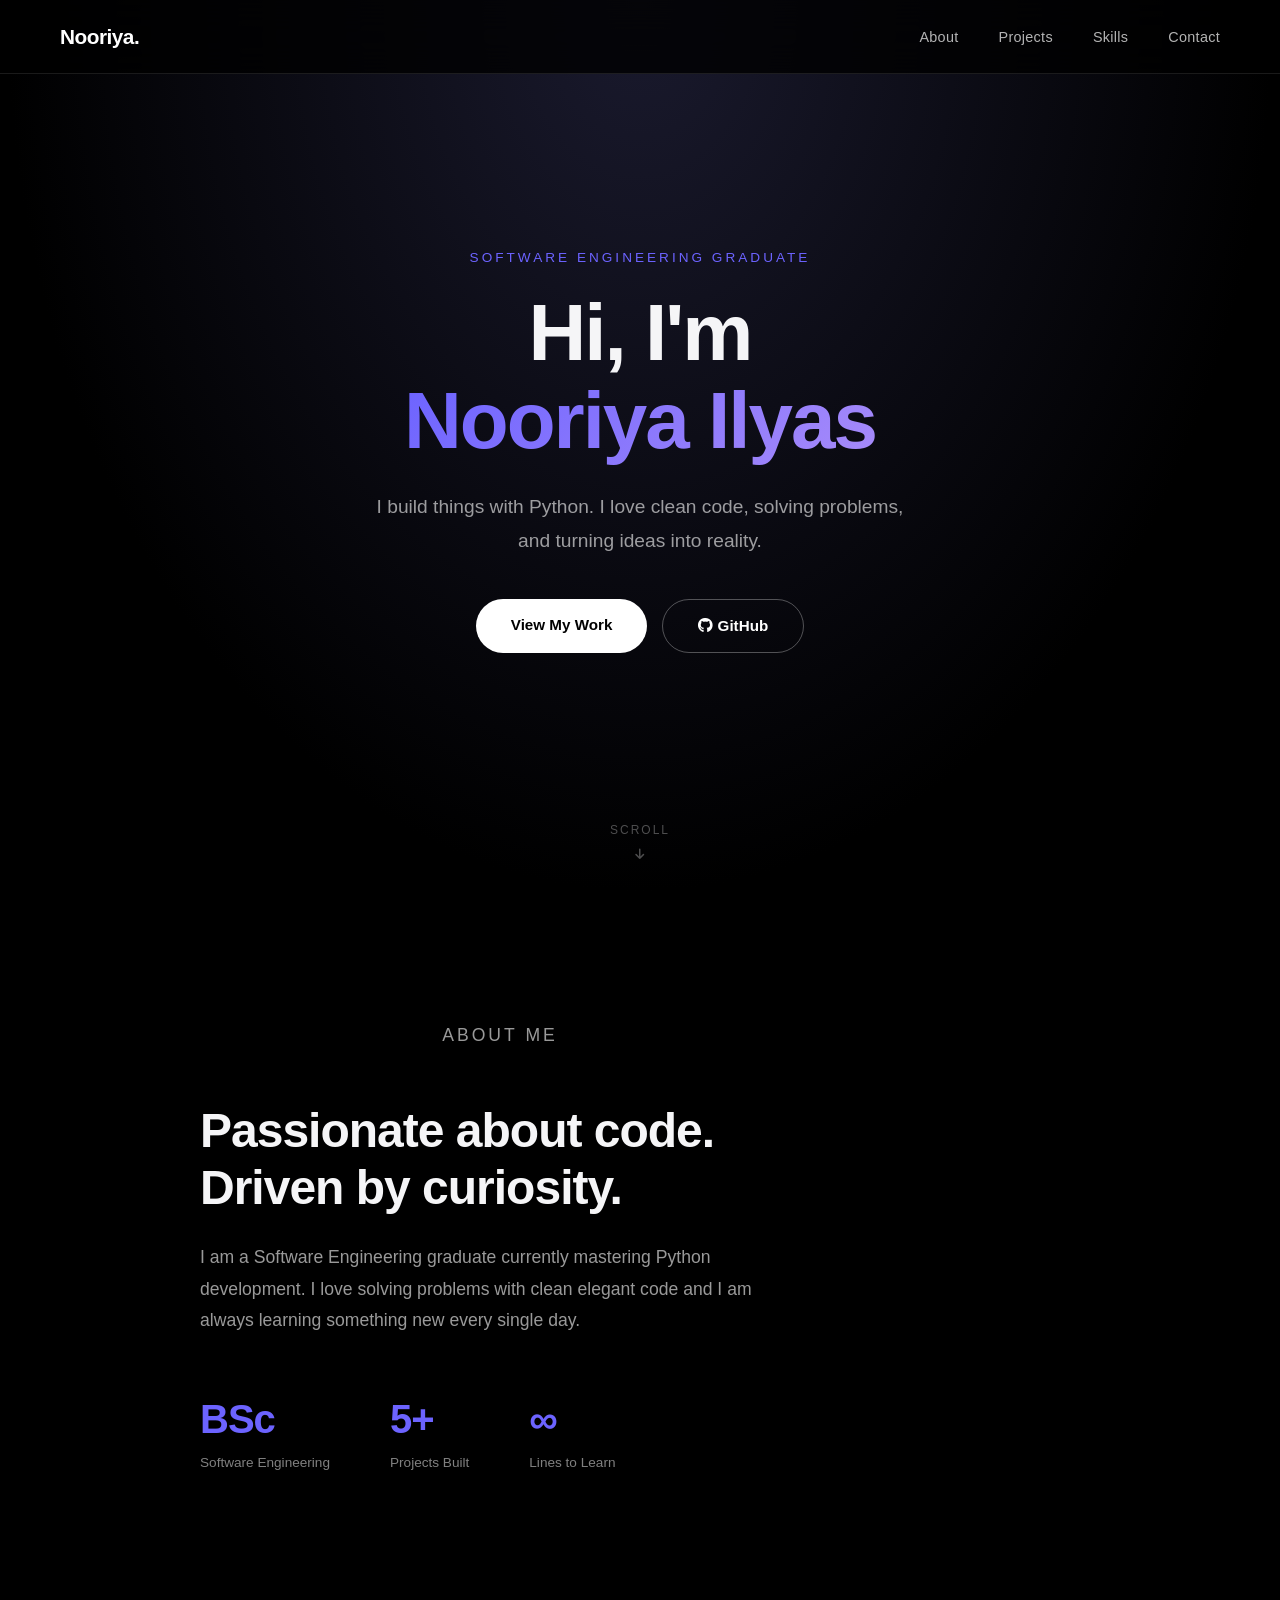
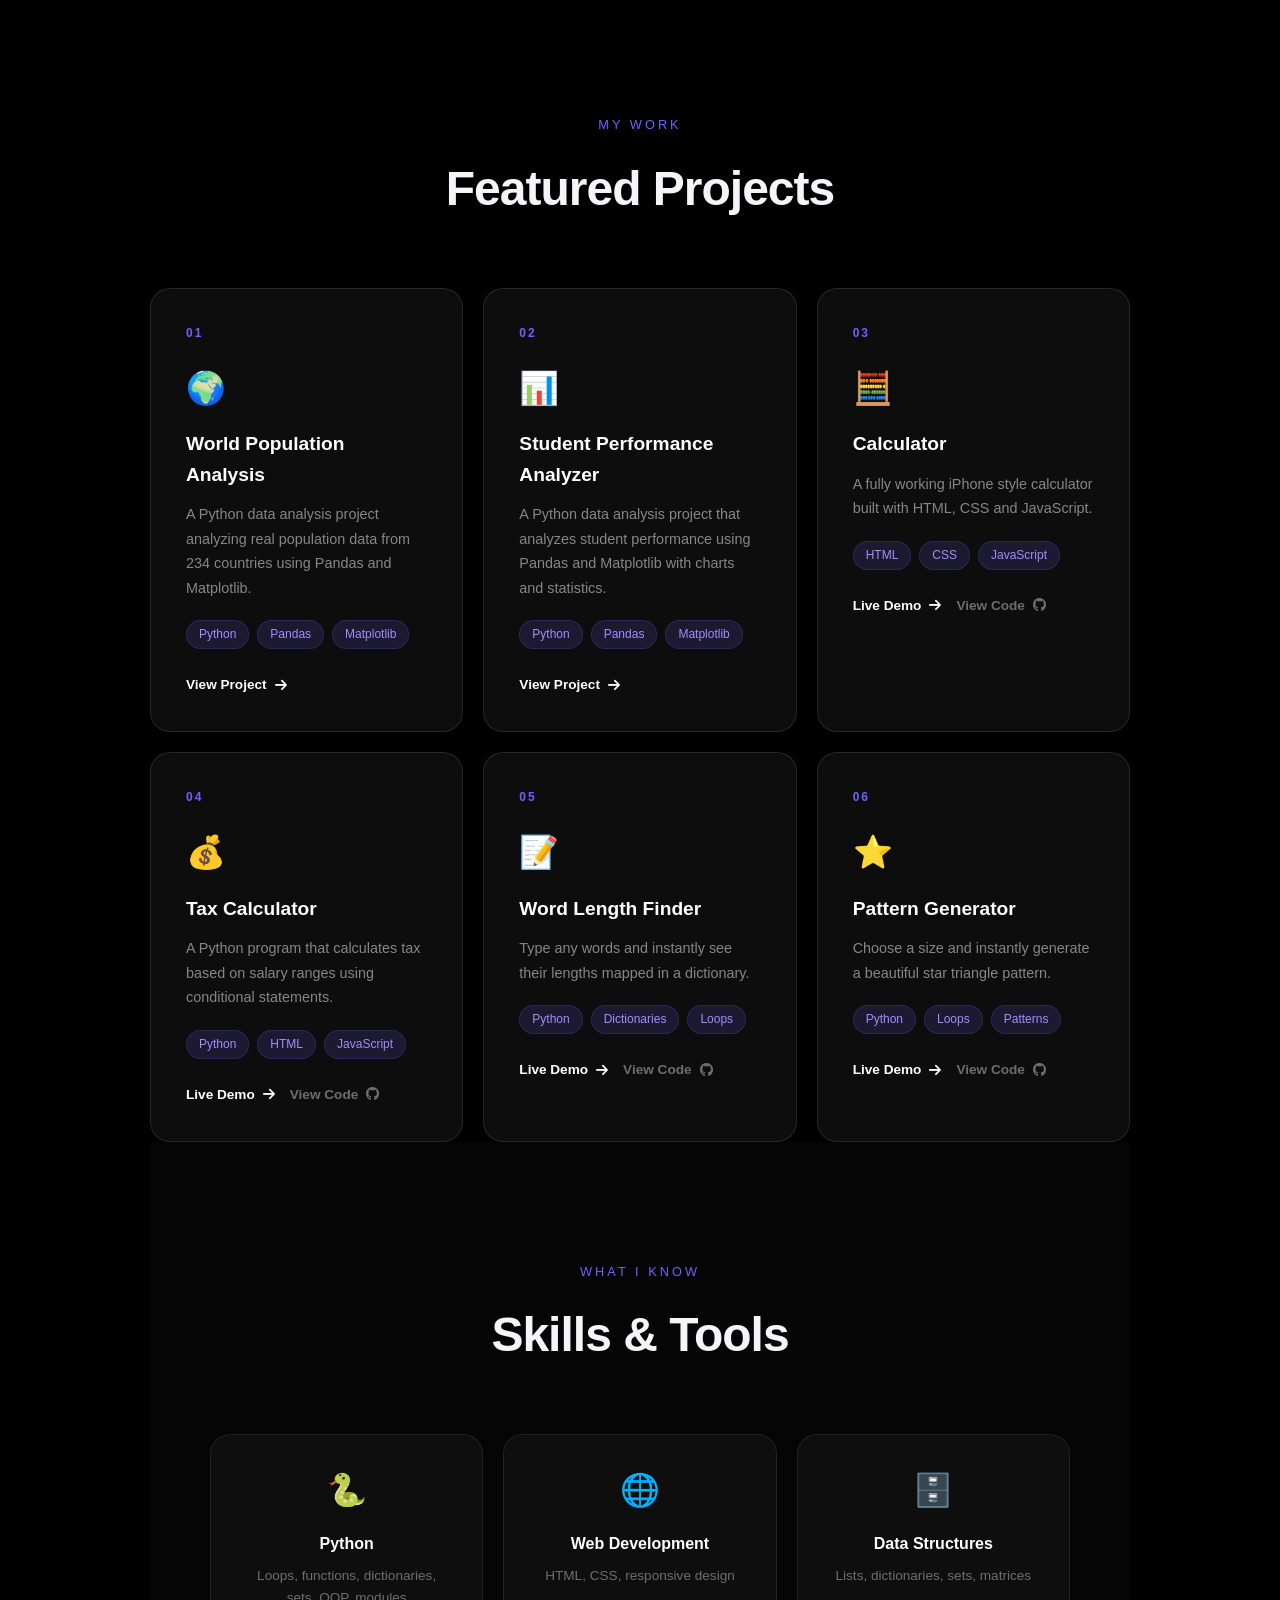
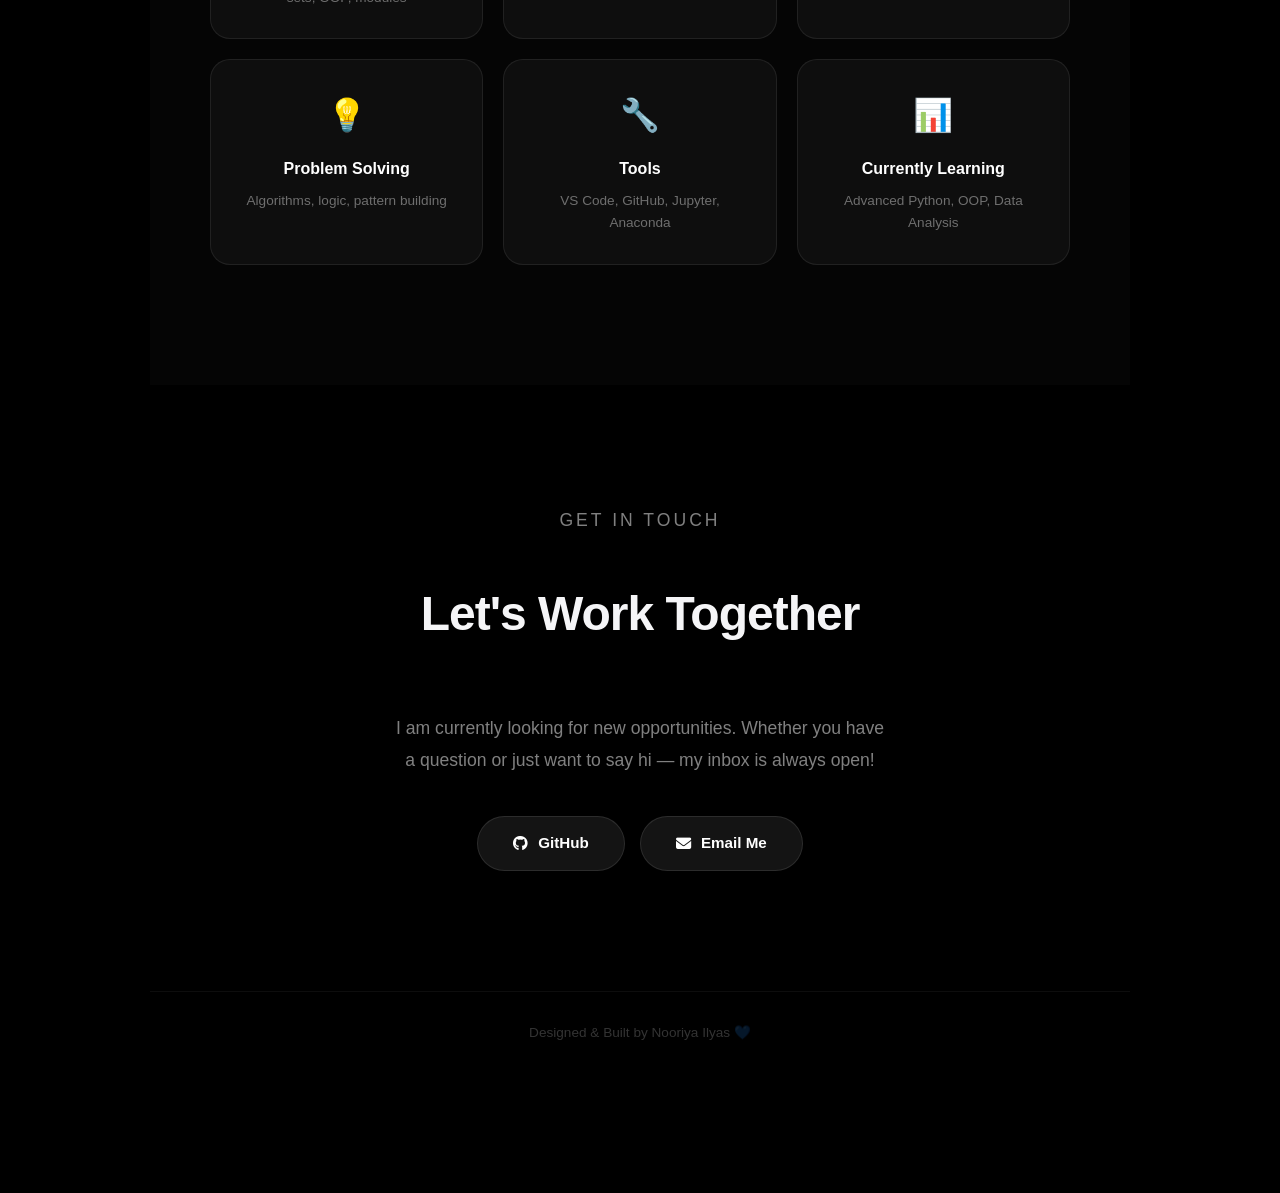
==== commit 0797cb53: "Add files via upload" ====
--- a/index.html
+++ b/index.html
@@ -74,7 +74,7 @@
         <div class="projects-grid">
 
 <div class="project-card">
-    <div class="project-number">06</div>
+    <div class="project-number">01</div>
      <div class="project-icon">🌍</div>
       <h3>World Population Analysis</h3>
        <p>A Python data analysis project analyzing real population data from 234 countries using Pandas and Matplotlib.</p>
@@ -91,7 +91,7 @@
 </div>        
 
 <div class="project-card">
-    <div class="project-number">01</div>
+    <div class="project-number">02</div>
     <div class="project-icon">📊</div>
     <h3>Student Performance Analyzer</h3>
     <p>A Python data analysis project that analyzes student performance using Pandas and Matplotlib with charts and statistics.</p>
@@ -108,7 +108,7 @@
     </div>        
 
     <div class="project-card">
-        <div class="project-number">02</div>
+        <div class="project-number">03</div>
         <div class="project-icon">🧮</div>
         <h3>Calculator</h3>
         <p>A fully working iPhone style calculator built with HTML, CSS and JavaScript.</p>
@@ -128,7 +128,7 @@
     </div>
 
     <div class="project-card">
-        <div class="project-number">03</div>
+        <div class="project-number">04</div>
         <div class="project-icon">💰</div>
         <h3>Tax Calculator</h3>
         <p>A Python program that calculates tax based on salary ranges using conditional statements.</p>
@@ -148,7 +148,7 @@
     </div>
 
     <div class="project-card">
-        <div class="project-number">04</div>
+        <div class="project-number">05</div>
         <div class="project-icon">📝</div>
         <h3>Word Length Finder</h3>
         <p>Type any words and instantly see their lengths mapped in a dictionary.</p>
@@ -168,7 +168,7 @@
     </div>
 
     <div class="project-card">
-        <div class="project-number">05</div>
+        <div class="project-number">06</div>
         <div class="project-icon">⭐</div>
         <h3>Pattern Generator</h3>
         <p>Choose a size and instantly generate a beautiful star triangle pattern.</p>
